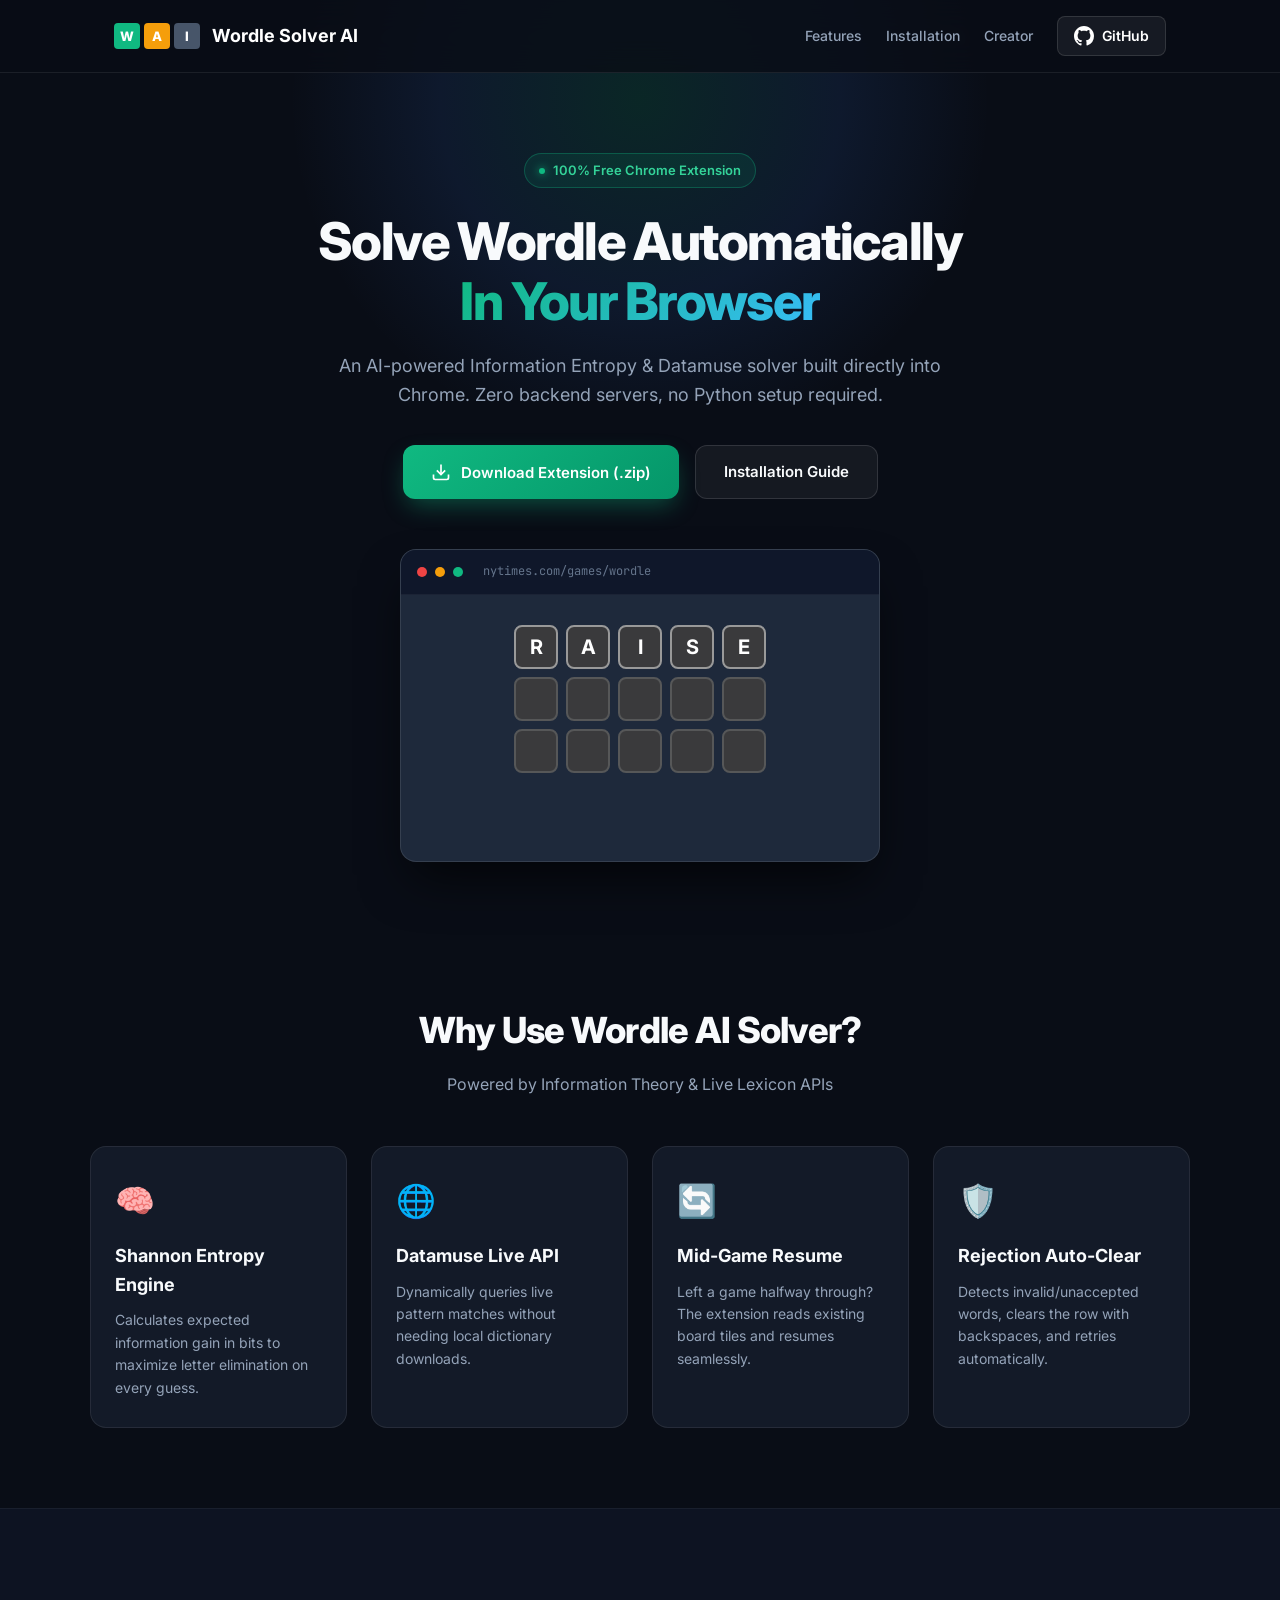
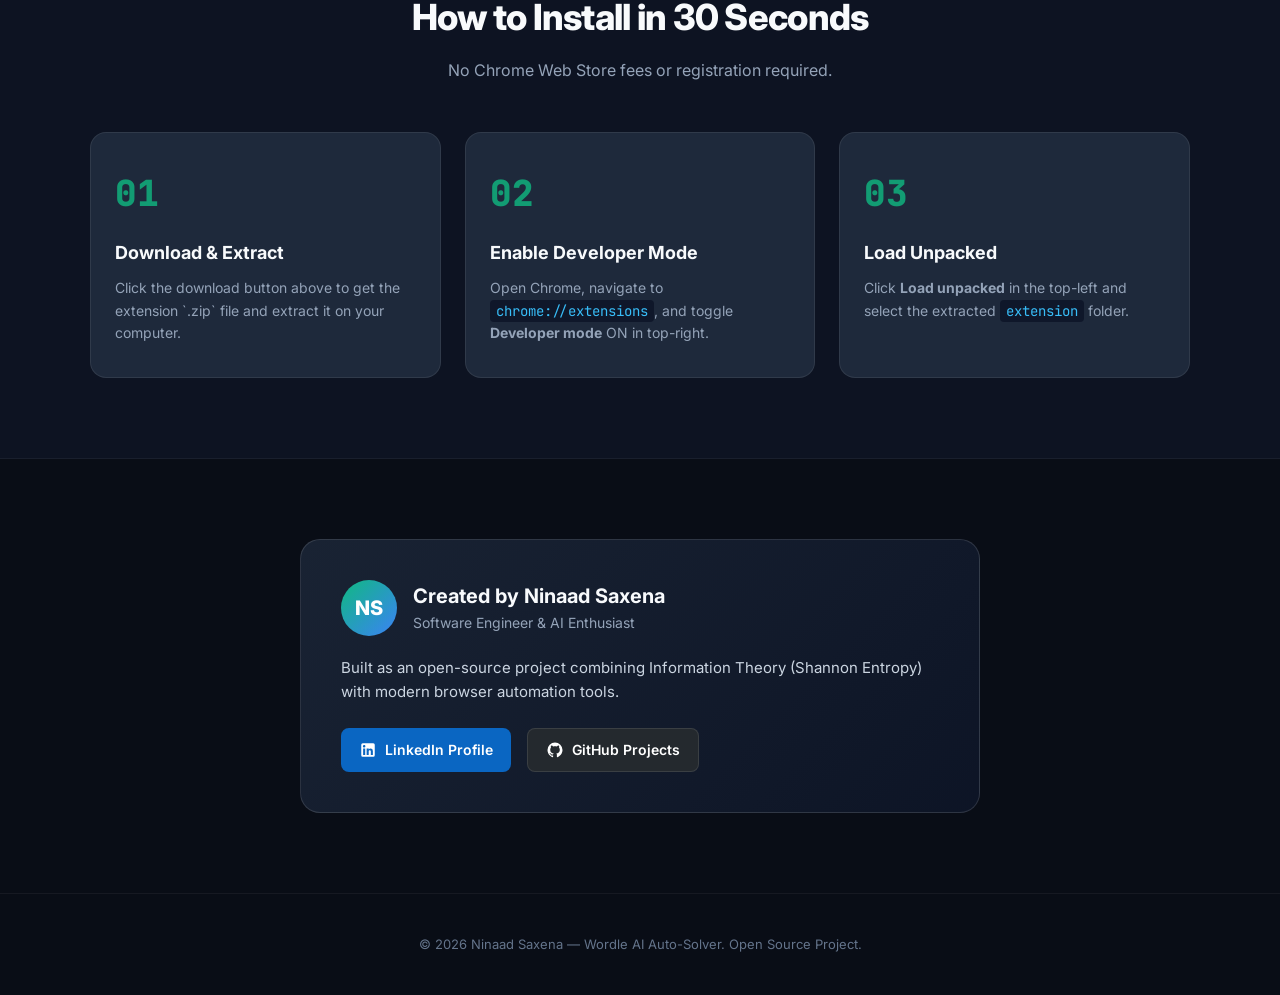
==== index.html @ 6ebecea4 "Changes" ====
<!DOCTYPE html>
<html lang="en">
<head>
  <meta charset="UTF-8">
  <meta name="viewport" content="width=device-width, initial-scale=1.0">
  <title>Wordle AI Auto-Solver — Free Chrome Extension</title>
  <link rel="stylesheet" href="style.css">
  <link rel="preconnect" href="https://fonts.googleapis.com">
  <link rel="preconnect" href="https://fonts.gstatic.com" crossorigin>
  <link href="https://fonts.googleapis.com/css2?family=Inter:wght@300;400;500;600;700;800&family=JetBrains+Mono:wght@400;600&display=swap" rel="stylesheet">
</head>
<body>
  <div class="bg-glow"></div>
  
  <!-- Navigation -->
  <nav class="navbar">
    <div class="nav-container">
      <div class="brand">
        <div class="brand-tiles">
          <span class="tile green">W</span>
          <span class="tile yellow">A</span>
          <span class="tile gray">I</span>
        </div>
        <span class="brand-name">Wordle Solver AI</span>
      </div>
      <div class="nav-links">
        <a href="#features">Features</a>
        <a href="#how-it-works">Installation</a>
        <a href="#about">Creator</a>
        <a href="https://github.com/ninaadsaxena" target="_blank" class="github-btn">
          <svg height="20" width="20" viewBox="0 0 16 16" fill="currentColor"><path d="M8 0C3.58 0 0 3.58 0 8c0 3.54 2.29 6.53 5.47 7.59.4.07.55-.17.55-.38 0-.19-.01-.82-.01-1.49-2.01.37-2.53-.49-2.69-.94-.09-.23-.48-.94-.82-1.13-.28-.15-.68-.52-.01-.53.63-.01 1.08.58 1.23.82.72 1.21 1.87.87 2.33.66.07-.52.28-.87.51-1.07-1.78-.2-3.64-.89-3.64-3.95 0-.87.31-1.59.82-2.15-.08-.2-.36-1.02.08-2.12 0 0 .67-.21 2.2.82.64-.18 1.32-.27 2-.27.68 0 1.36.09 2 .27 1.53-1.04 2.2-.82 2.2-.82.44 1.1.16 1.92.08 2.12.51.56.82 1.28.82 2.15 0 3.07-1.87 3.75-3.65 3.95.29.25.54.73.54 1.48 0 1.07-.01 1.93-.01 2.2 0 .21.15.46.55.38A8.013 8.013 0 0016 8c0-4.42-3.58-8-8-8z"/></svg>
          GitHub
        </a>
      </div>
    </div>
  </nav>

  <!-- Hero Section -->
  <section class="hero">
    <div class="hero-container">
      <div class="badge">
        <span class="badge-dot"></span>
        <span>100% Free Chrome Extension</span>
      </div>
      <h1 class="hero-title">Solve Wordle Automatically <br><span class="gradient-text">In Your Browser</span></h1>
      <p class="hero-description">
        An AI-powered Information Entropy & Datamuse solver built directly into Chrome. Zero backend servers, no Python setup required.
      </p>

      <div class="hero-actions">
        <button id="download-btn" class="cta-btn primary-cta">
          <svg width="20" height="20" viewBox="0 0 24 24" fill="none" stroke="currentColor" stroke-width="2"><path d="M21 15v4a2 2 0 0 1-2 2H5a2 2 0 0 1-2-2v-4"/><polyline points="7 10 12 15 17 10"/><line x1="12" y1="15" x2="12" y2="3"/></svg>
          Download Extension (.zip)
        </button>
        <a href="#how-it-works" class="cta-btn secondary-cta">Installation Guide</a>
      </div>

      <!-- Preview Mockup -->
      <div class="mockup-card">
        <div class="mockup-header">
          <span class="dot red"></span>
          <span class="dot yellow"></span>
          <span class="dot green"></span>
          <span class="mockup-url">nytimes.com/games/wordle</span>
        </div>
        <div class="mockup-body">
          <div class="wordle-board-demo" id="demo-board">
            <div class="demo-row" id="demo-row-0">
              <span class="demo-tile" id="t0-0"></span>
              <span class="demo-tile" id="t0-1"></span>
              <span class="demo-tile" id="t0-2"></span>
              <span class="demo-tile" id="t0-3"></span>
              <span class="demo-tile" id="t0-4"></span>
            </div>
            <div class="demo-row" id="demo-row-1">
              <span class="demo-tile" id="t1-0"></span>
              <span class="demo-tile" id="t1-1"></span>
              <span class="demo-tile" id="t1-2"></span>
              <span class="demo-tile" id="t1-3"></span>
              <span class="demo-tile" id="t1-4"></span>
            </div>
            <div class="demo-row" id="demo-row-2">
              <span class="demo-tile" id="t2-0"></span>
              <span class="demo-tile" id="t2-1"></span>
              <span class="demo-tile" id="t2-2"></span>
              <span class="demo-tile" id="t2-3"></span>
              <span class="demo-tile" id="t2-4"></span>
            </div>
          </div>
          <div class="solver-overlay-badge" id="demo-badge" style="opacity:0;transition:opacity 0.5s ease;">
            <span>✨ Solved in 3 guesses!</span>
          </div>
        </div>
      </div>
    </div>
  </section>

  <!-- Features Section -->
  <section id="features" class="section">
    <div class="section-container">
      <h2 class="section-title">Why Use Wordle AI Solver?</h2>
      <p class="section-subtitle">Powered by Information Theory & Live Lexicon APIs</p>

      <div class="features-grid">
        <div class="feature-card">
          <div class="feature-icon">🧠</div>
          <h3>Shannon Entropy Engine</h3>
          <p>Calculates expected information gain in bits to maximize letter elimination on every guess.</p>
        </div>

        <div class="feature-card">
          <div class="feature-icon">🌐</div>
          <h3>Datamuse Live API</h3>
          <p>Dynamically queries live pattern matches without needing local dictionary downloads.</p>
        </div>

        <div class="feature-card">
          <div class="feature-icon">🔄</div>
          <h3>Mid-Game Resume</h3>
          <p>Left a game halfway through? The extension reads existing board tiles and resumes seamlessly.</p>
        </div>

        <div class="feature-card">
          <div class="feature-icon">🛡️</div>
          <h3>Rejection Auto-Clear</h3>
          <p>Detects invalid/unaccepted words, clears the row with backspaces, and retries automatically.</p>
        </div>
      </div>
    </div>
  </section>

  <!-- 3-Step Setup Guide -->
  <section id="how-it-works" class="section alt-bg">
    <div class="section-container">
      <h2 class="section-title">How to Install in 30 Seconds</h2>
      <p class="section-subtitle">No Chrome Web Store fees or registration required.</p>

      <div class="steps-grid">
        <div class="step-card">
          <div class="step-number">01</div>
          <h3>Download & Extract</h3>
          <p>Click the download button above to get the extension `.zip` file and extract it on your computer.</p>
        </div>

        <div class="step-card">
          <div class="step-number">02</div>
          <h3>Enable Developer Mode</h3>
          <p>Open Chrome, navigate to <code>chrome://extensions</code>, and toggle <strong>Developer mode</strong> ON in top-right.</p>
        </div>

        <div class="step-card">
          <div class="step-number">03</div>
          <h3>Load Unpacked</h3>
          <p>Click <strong>Load unpacked</strong> in the top-left and select the extracted <code>extension</code> folder.</p>
        </div>
      </div>
    </div>
  </section>

  <!-- Creator Section -->
  <section id="about" class="section">
    <div class="section-container">
      <div class="creator-card">
        <div class="creator-header">
          <div class="creator-avatar">NS</div>
          <div class="creator-info">
            <h3>Created by Ninaad Saxena</h3>
            <p>Software Engineer & AI Enthusiast</p>
          </div>
        </div>
        <p class="creator-bio">
          Built as an open-source project combining Information Theory (Shannon Entropy) with modern browser automation tools.
        </p>
        <div class="creator-links">
          <a href="https://linkedin.com/in/ninaadsaxena" target="_blank" class="social-link linkedin">
            <svg width="18" height="18" viewBox="0 0 24 24" fill="currentColor"><path d="M19 3a2 2 0 0 1 2 2v14a2 2 0 0 1-2 2H5a2 2 0 0 1-2-2V5a2 2 0 0 1 2-2h14m-.5 15.5v-5.3a3.26 3.26 0 0 0-3.26-3.26c-.85 0-1.84.52-2.28 1.3v-1.11h-2.79v8.37h2.79v-4.93c0-.77.62-1.4 1.39-1.4a1.4 1.4 0 0 1 1.4 1.4v4.93h2.75M6.88 8.56a1.68 1.68 0 0 0 1.68-1.68c0-.93-.75-1.69-1.68-1.69a1.69 1.69 0 0 0-1.69 1.69c0 .93.76 1.68 1.69 1.68m1.39 9.94v-8.37H5.5v8.37h2.77z"/></svg>
            LinkedIn Profile
          </a>
          <a href="https://github.com/ninaadsaxena" target="_blank" class="social-link github">
            <svg width="18" height="18" viewBox="0 0 24 24" fill="currentColor"><path d="M12 2A10 10 0 0 0 2 12c0 4.42 2.87 8.17 6.84 9.5.5.08.66-.23.66-.5v-1.69c-2.77.6-3.36-1.34-3.36-1.34-.46-1.16-1.11-1.47-1.11-1.47-.91-.62.07-.6.07-.6 1 .07 1.53 1.03 1.53 1.03.87 1.52 2.34 1.07 2.91.83.1-.65.35-1.09.63-1.34-2.22-.25-4.55-1.11-4.55-4.92 0-1.11.38-2 1.03-2.71-.1-.25-.45-1.29.1-2.64 0 0 .84-.27 2.75 1.02.79-.22 1.65-.33 2.5-.33.85 0 1.71.11 2.5.33 1.91-1.29 2.75-1.02 2.75-1.02.55 1.35.2 2.39.1 2.64.65.71 1.03 1.6 1.03 2.71 0 3.82-2.34 4.66-4.57 4.91.36.31.69.92.69 1.85V21c0 .27.16.59.67.5C19.14 20.16 22 16.42 22 12A10 10 0 0 0 12 2z"/></svg>
            GitHub Projects
          </a>
        </div>
      </div>
    </div>
  </section>

  <!-- Footer -->
  <footer class="footer">
    <p>© 2026 Ninaad Saxena — Wordle AI Auto-Solver. Open Source Project.</p>
  </footer>

  <script src="script.js"></script>
</body>
</html>
---- style.css ----
* {
  box-sizing: border-box;
  margin: 0;
  padding: 0;
  font-family: 'Inter', system-ui, -apple-system, sans-serif;
  scroll-behavior: smooth;
}

body {
  background-color: #090d16;
  color: #f8fafc;
  line-height: 1.6;
  overflow-x: hidden;
  position: relative;
}

.bg-glow {
  position: absolute;
  top: -200px;
  left: 50%;
  transform: translateX(-50%);
  width: 800px;
  height: 600px;
  background: radial-gradient(circle, rgba(16, 185, 129, 0.15) 0%, rgba(59, 130, 246, 0.1) 40%, rgba(9, 13, 22, 0) 70%);
  pointer-events: none;
  z-index: 0;
}

/* Navbar */
.navbar {
  position: sticky;
  top: 0;
  z-index: 100;
  backdrop-filter: blur(16px);
  background: rgba(9, 13, 22, 0.8);
  border-bottom: 1px solid rgba(255, 255, 255, 0.08);
  padding: 16px 0;
}

.nav-container {
  max-width: 1100px;
  margin: 0 auto;
  padding: 0 24px;
  display: flex;
  justify-content: space-between;
  align-items: center;
}

.brand {
  display: flex;
  align-items: center;
  gap: 12px;
}

.brand-tiles {
  display: flex;
  gap: 4px;
}

.brand-name {
  font-weight: 700;
  font-size: 18px;
  color: #ffffff;
}

.tile {
  width: 26px;
  height: 26px;
  border-radius: 4px;
  display: flex;
  align-items: center;
  justify-content: center;
  font-weight: 800;
  font-size: 13px;
  color: #ffffff;
}

.tile.green { background: #10b981; }
.tile.yellow { background: #f59e0b; }
.tile.gray { background: #475569; }

.nav-links {
  display: flex;
  align-items: center;
  gap: 24px;
}

.nav-links a {
  color: #94a3b8;
  text-decoration: none;
  font-size: 14px;
  font-weight: 500;
  transition: color 0.2s ease;
}

.nav-links a:hover {
  color: #ffffff;
}

.github-btn {
  display: flex;
  align-items: center;
  gap: 8px;
  background: rgba(255, 255, 255, 0.06);
  border: 1px solid rgba(255, 255, 255, 0.12);
  padding: 8px 16px;
  border-radius: 8px;
  color: #ffffff !important;
  font-weight: 600 !important;
  transition: all 0.2s ease;
}

.github-btn:hover {
  background: rgba(255, 255, 255, 0.12);
  border-color: rgba(255, 255, 255, 0.2);
}

/* Hero Section */
.hero {
  padding: 80px 24px 60px;
  text-align: center;
  position: relative;
  z-index: 1;
}

.hero-container {
  max-width: 800px;
  margin: 0 auto;
}

.badge {
  display: inline-flex;
  align-items: center;
  gap: 8px;
  background: rgba(16, 185, 129, 0.1);
  border: 1px solid rgba(16, 185, 129, 0.3);
  padding: 6px 14px;
  border-radius: 30px;
  font-size: 13px;
  font-weight: 600;
  color: #34d399;
  margin-bottom: 24px;
}

.badge-dot {
  width: 6px;
  height: 6px;
  border-radius: 50%;
  background: #10b981;
  box-shadow: 0 0 8px #10b981;
}

.hero-title {
  font-size: 52px;
  font-weight: 800;
  line-height: 1.15;
  letter-spacing: -0.03em;
  margin-bottom: 20px;
}

.gradient-text {
  background: linear-gradient(135deg, #10b981 0%, #38bdf8 100%);
  -webkit-background-clip: text;
  -webkit-text-fill-color: transparent;
}

.hero-description {
  font-size: 18px;
  color: #94a3b8;
  max-width: 620px;
  margin: 0 auto 36px;
}

.hero-actions {
  display: flex;
  justify-content: center;
  gap: 16px;
  margin-bottom: 50px;
}

.cta-btn {
  display: inline-flex;
  align-items: center;
  gap: 10px;
  padding: 14px 28px;
  border-radius: 12px;
  font-size: 15px;
  font-weight: 600;
  text-decoration: none;
  cursor: pointer;
  transition: all 0.25s ease;
  border: none;
}

.primary-cta {
  background: linear-gradient(135deg, #10b981 0%, #059669 100%);
  color: #ffffff;
  box-shadow: 0 10px 25px -5px rgba(16, 185, 129, 0.4);
}

.primary-cta:hover {
  transform: translateY(-2px);
  box-shadow: 0 15px 30px -5px rgba(16, 185, 129, 0.5);
  background: linear-gradient(135deg, #34d399 0%, #059669 100%);
}

.secondary-cta {
  background: rgba(255, 255, 255, 0.05);
  border: 1px solid rgba(255, 255, 255, 0.12);
  color: #f8fafc;
}

.secondary-cta:hover {
  background: rgba(255, 255, 255, 0.1);
  border-color: rgba(255, 255, 255, 0.2);
}

/* Mockup Card */
.mockup-card {
  background: #1e293b;
  border: 1px solid rgba(255, 255, 255, 0.1);
  border-radius: 16px;
  overflow: hidden;
  box-shadow: 0 25px 50px -12px rgba(0, 0, 0, 0.7);
  max-width: 480px;
  margin: 0 auto;
}

.mockup-header {
  background: #0f172a;
  padding: 12px 16px;
  display: flex;
  align-items: center;
  gap: 8px;
  border-bottom: 1px solid rgba(255, 255, 255, 0.05);
}

.dot {
  width: 10px;
  height: 10px;
  border-radius: 50%;
}
.dot.red { background: #ef4444; }
.dot.yellow { background: #f59e0b; }
.dot.green { background: #10b981; }

.mockup-url {
  font-family: 'JetBrains Mono', monospace;
  font-size: 12px;
  color: #64748b;
  margin-left: 12px;
}

.mockup-body {
  padding: 30px 20px;
  display: flex;
  flex-direction: column;
  align-items: center;
  gap: 20px;
}

.wordle-board-demo {
  display: flex;
  flex-direction: column;
  gap: 8px;
}

.demo-row {
  display: flex;
  gap: 8px;
}

.demo-tile {
  width: 44px;
  height: 44px;
  border-radius: 8px;
  display: flex;
  align-items: center;
  justify-content: center;
  font-weight: 700;
  font-size: 20px;
  color: #ffffff;
  background: #3a3a3c;
  border: 2px solid #565758;
  transform-style: preserve-3d;
  transition: background 0s;
  position: relative;
}

/* Letter pop-in: tile scales up briefly when a letter is typed */
@keyframes tile-pop {
  0%   { transform: scale(1); }
  40%  { transform: scale(1.12); }
  100% { transform: scale(1); }
}

/* Tile flip: front half (tile rotates away) */
@keyframes flip-down {
  0%   { transform: rotateX(0deg); }
  100% { transform: rotateX(-90deg); }
}

/* Tile flip: back half (tile rotates in with new color) */
@keyframes flip-up {
  0%   { transform: rotateX(90deg); }
  100% { transform: rotateX(0deg); }
}

/* Bounce animation shown after solving */
@keyframes tile-bounce {
  0%   { transform: translateY(0); }
  40%  { transform: translateY(-14px); }
  60%  { transform: translateY(-7px); }
  80%  { transform: translateY(-4px); }
  100% { transform: translateY(0); }
}

.demo-tile.pop {
  animation: tile-pop 0.1s ease;
}

.demo-tile.flip-out {
  animation: flip-down 0.25s ease-in forwards;
}

.demo-tile.flip-in {
  animation: flip-up 0.25s ease-out forwards;
}

.demo-tile.bounce {
  animation: tile-bounce 0.4s ease;
}

/* Colored states — applied after flip */
.demo-tile.green { background: #538d4e; border-color: #538d4e; }
.demo-tile.yellow { background: #b59f3b; border-color: #b59f3b; }
.demo-tile.gray  { background: #3a3a3c; border-color: #3a3a3c; }

.solver-overlay-badge {
  background: rgba(16, 185, 129, 0.15);
  border: 1px solid #10b981;
  padding: 8px 18px;
  border-radius: 20px;
  font-size: 13px;
  font-weight: 600;
  color: #34d399;
}

/* Sections */
.section {
  padding: 80px 24px;
  position: relative;
}

.alt-bg {
  background: #0d1322;
  border-top: 1px solid rgba(255, 255, 255, 0.05);
  border-bottom: 1px solid rgba(255, 255, 255, 0.05);
}

.section-container {
  max-width: 1100px;
  margin: 0 auto;
}

.section-title {
  font-size: 36px;
  font-weight: 800;
  text-align: center;
  letter-spacing: -0.02em;
  margin-bottom: 12px;
}

.section-subtitle {
  font-size: 16px;
  color: #94a3b8;
  text-align: center;
  margin-bottom: 48px;
}

/* Features Grid */
.features-grid {
  display: grid;
  grid-template-columns: repeat(auto-fit, minmax(240px, 1fr));
  gap: 24px;
}

.feature-card {
  background: rgba(30, 41, 59, 0.5);
  border: 1px solid rgba(255, 255, 255, 0.08);
  border-radius: 16px;
  padding: 28px 24px;
  transition: all 0.3s ease;
}

.feature-card:hover {
  transform: translateY(-4px);
  border-color: rgba(16, 185, 129, 0.3);
  background: rgba(30, 41, 59, 0.8);
}

.feature-icon {
  font-size: 32px;
  margin-bottom: 16px;
}

.feature-card h3 {
  font-size: 18px;
  font-weight: 700;
  margin-bottom: 10px;
}

.feature-card p {
  font-size: 14px;
  color: #94a3b8;
}

/* Steps Grid */
.steps-grid {
  display: grid;
  grid-template-columns: repeat(auto-fit, minmax(280px, 1fr));
  gap: 24px;
}

.step-card {
  background: #1e293b;
  border: 1px solid rgba(255, 255, 255, 0.08);
  border-radius: 16px;
  padding: 32px 24px;
  position: relative;
}

.step-number {
  font-family: 'JetBrains Mono', monospace;
  font-size: 36px;
  font-weight: 800;
  color: #10b981;
  margin-bottom: 16px;
  opacity: 0.8;
}

.step-card h3 {
  font-size: 18px;
  font-weight: 700;
  margin-bottom: 10px;
}

.step-card p {
  font-size: 14px;
  color: #94a3b8;
}

.step-card code {
  background: #0f172a;
  padding: 2px 6px;
  border-radius: 4px;
  color: #38bdf8;
  font-family: 'JetBrains Mono', monospace;
}

/* Creator Card */
.creator-card {
  background: linear-gradient(135deg, rgba(30, 41, 59, 0.8) 0%, rgba(15, 23, 42, 0.8) 100%);
  border: 1px solid rgba(255, 255, 255, 0.12);
  border-radius: 20px;
  padding: 40px;
  max-width: 680px;
  margin: 0 auto;
}

.creator-header {
  display: flex;
  align-items: center;
  gap: 16px;
  margin-bottom: 20px;
}

.creator-avatar {
  width: 56px;
  height: 56px;
  border-radius: 50%;
  background: linear-gradient(135deg, #10b981 0%, #3b82f6 100%);
  display: flex;
  align-items: center;
  justify-content: center;
  font-weight: 800;
  font-size: 20px;
  color: #ffffff;
}

.creator-info h3 {
  font-size: 20px;
  font-weight: 700;
}

.creator-info p {
  font-size: 14px;
  color: #94a3b8;
}

.creator-bio {
  font-size: 15px;
  color: #cbd5e1;
  margin-bottom: 24px;
}

.creator-links {
  display: flex;
  gap: 16px;
  flex-wrap: wrap;
}

.social-link {
  display: inline-flex;
  align-items: center;
  gap: 8px;
  padding: 10px 18px;
  border-radius: 8px;
  font-size: 14px;
  font-weight: 600;
  text-decoration: none;
  transition: all 0.2s ease;
}

.social-link.linkedin {
  background: #0a66c2;
  color: #ffffff;
}

.social-link.linkedin:hover {
  background: #004182;
}

.social-link.github {
  background: #24292e;
  color: #ffffff;
  border: 1px solid rgba(255, 255, 255, 0.1);
}

.social-link.github:hover {
  background: #1b1f23;
}

/* Footer */
.footer {
  text-align: center;
  padding: 40px 24px;
  border-top: 1px solid rgba(255, 255, 255, 0.05);
  font-size: 13px;
  color: #64748b;
}

/* Responsive */
@media (max-width: 768px) {
  .hero-title { font-size: 36px; }
  .hero-description { font-size: 16px; }
  .hero-actions { flex-direction: column; }
  .nav-links { display: none; }
}
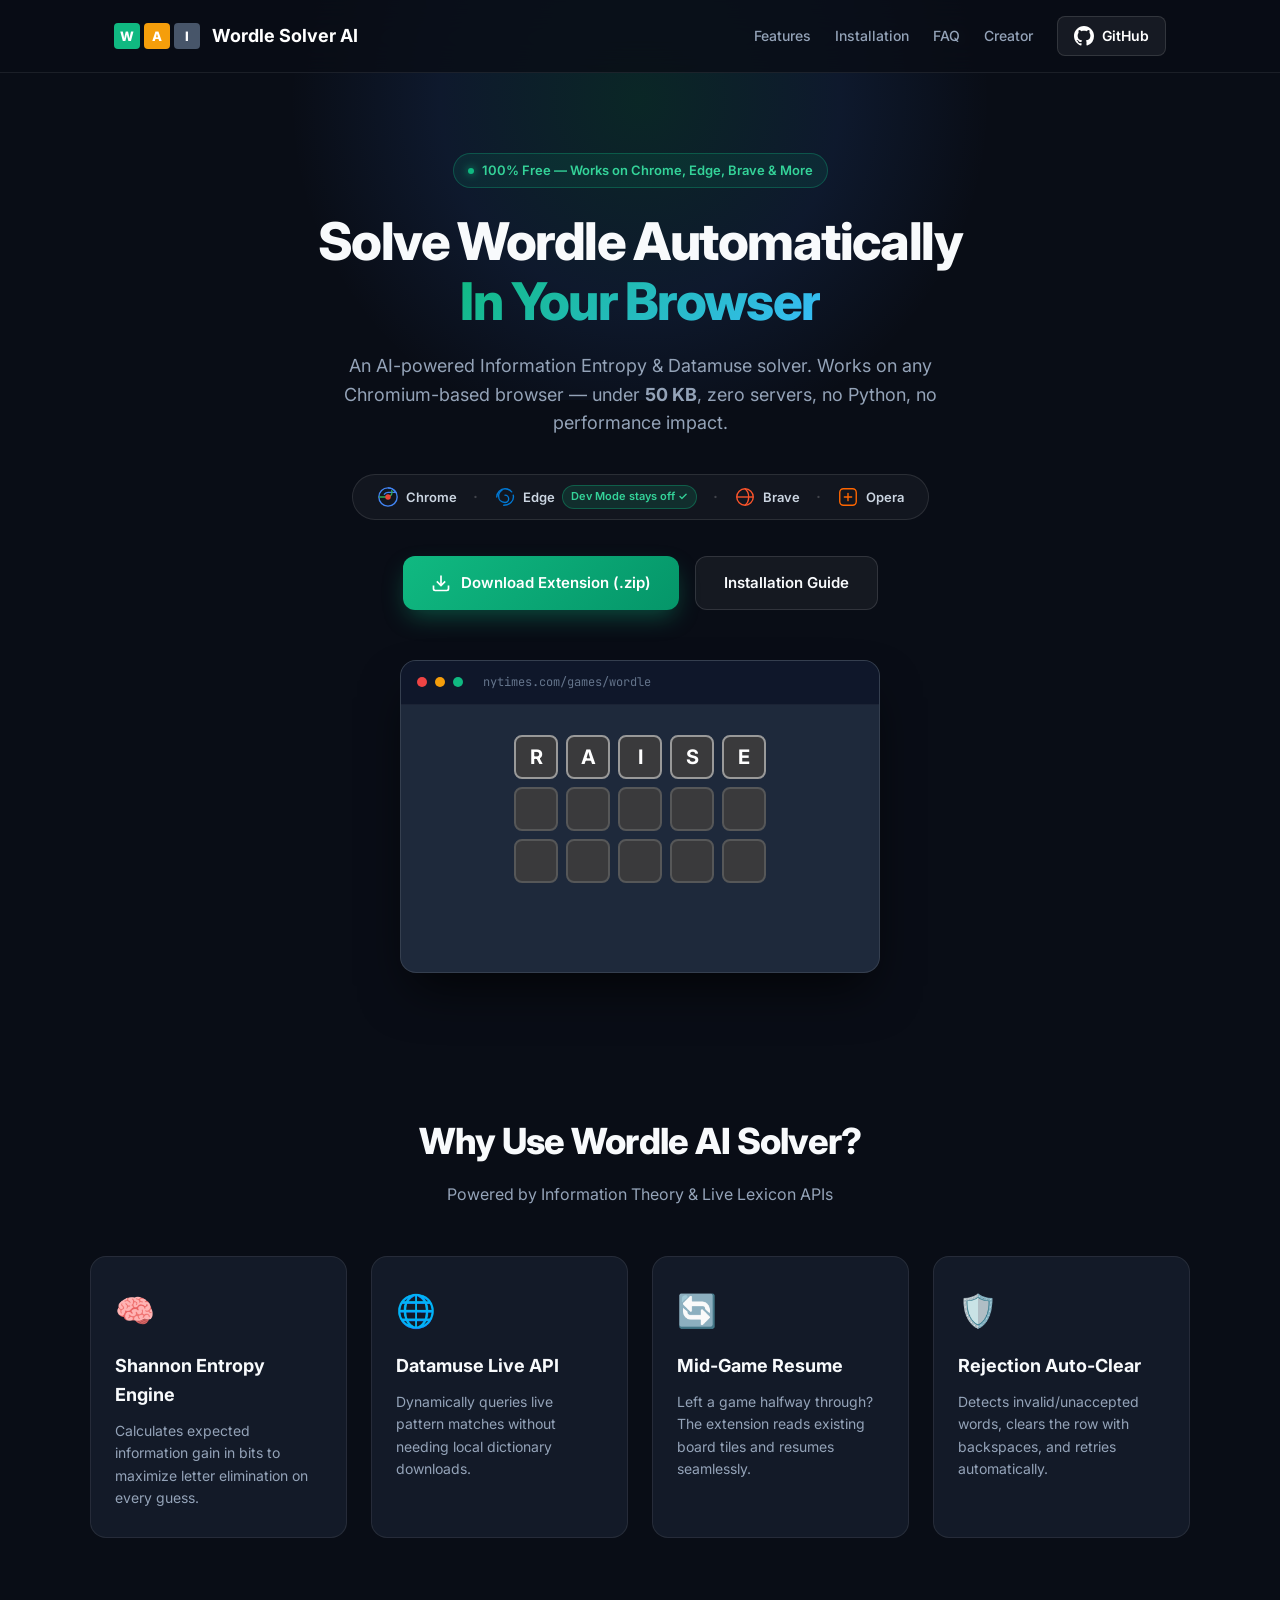
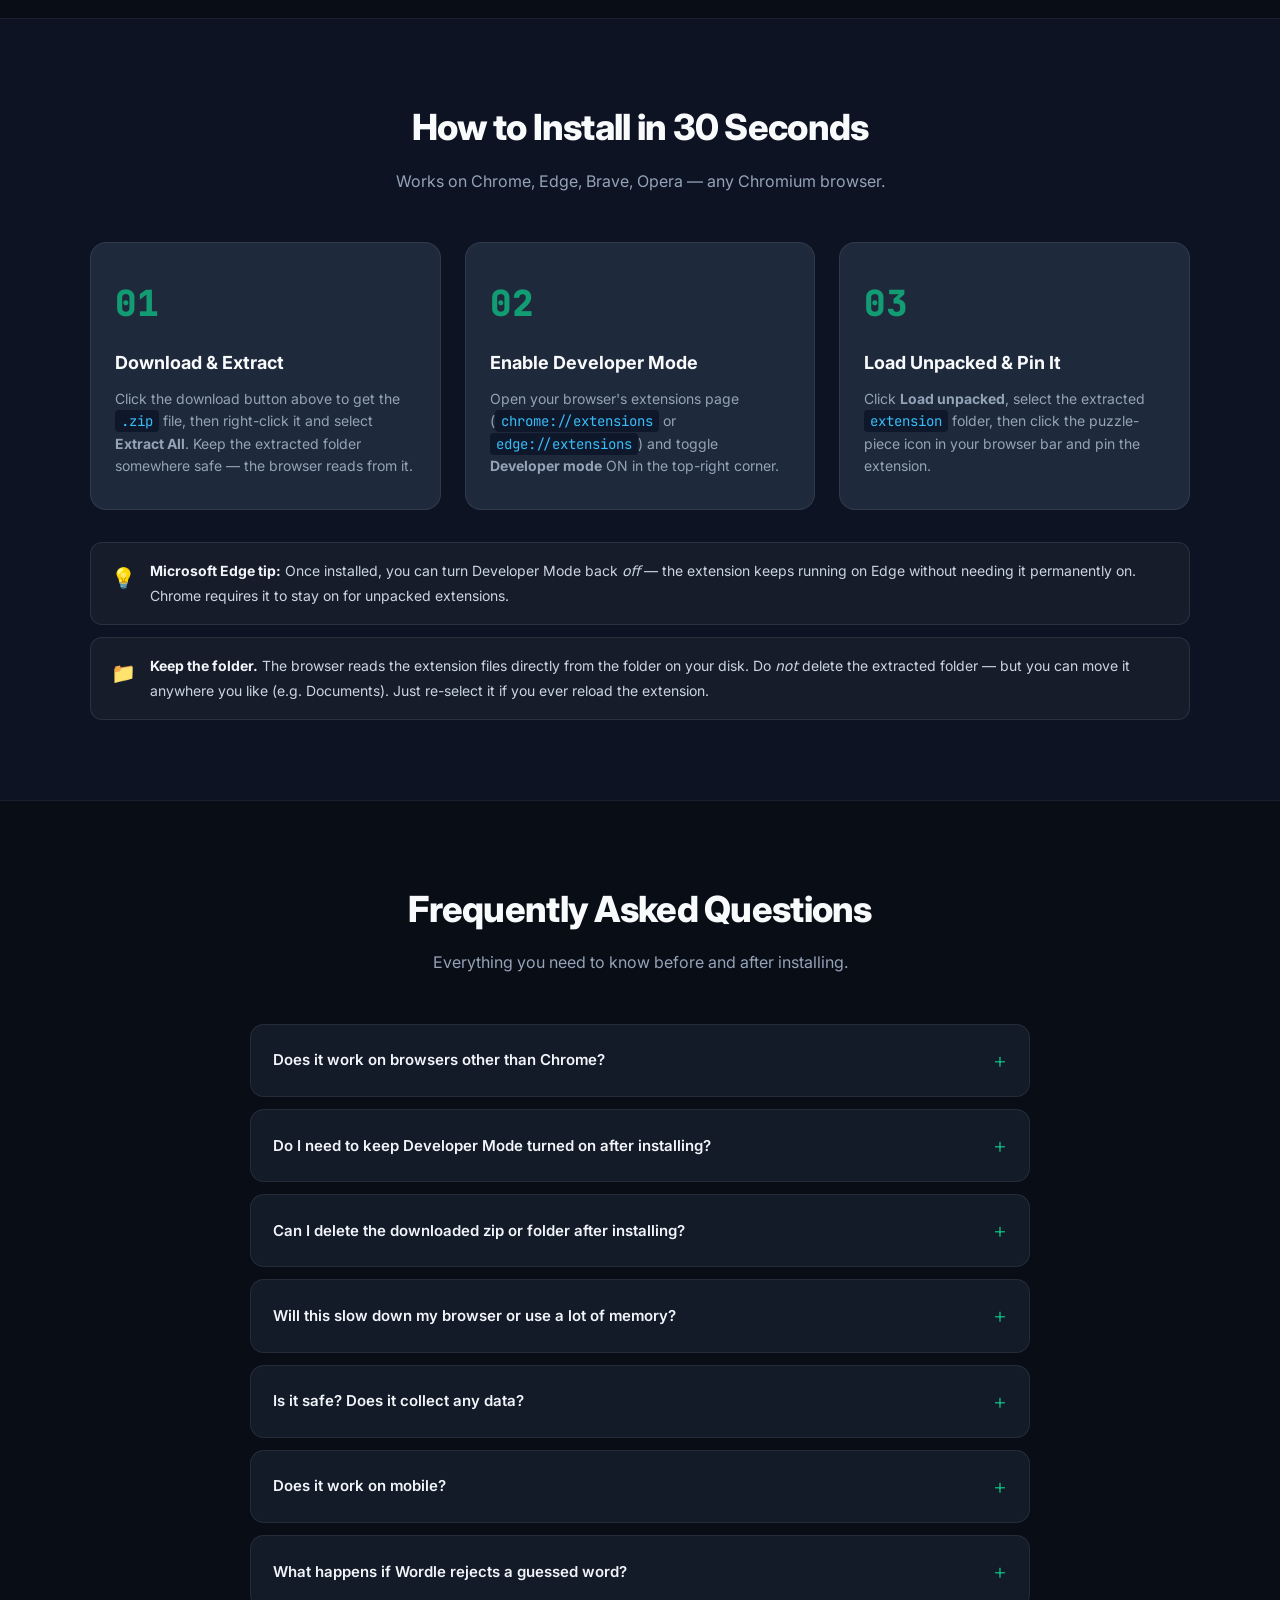
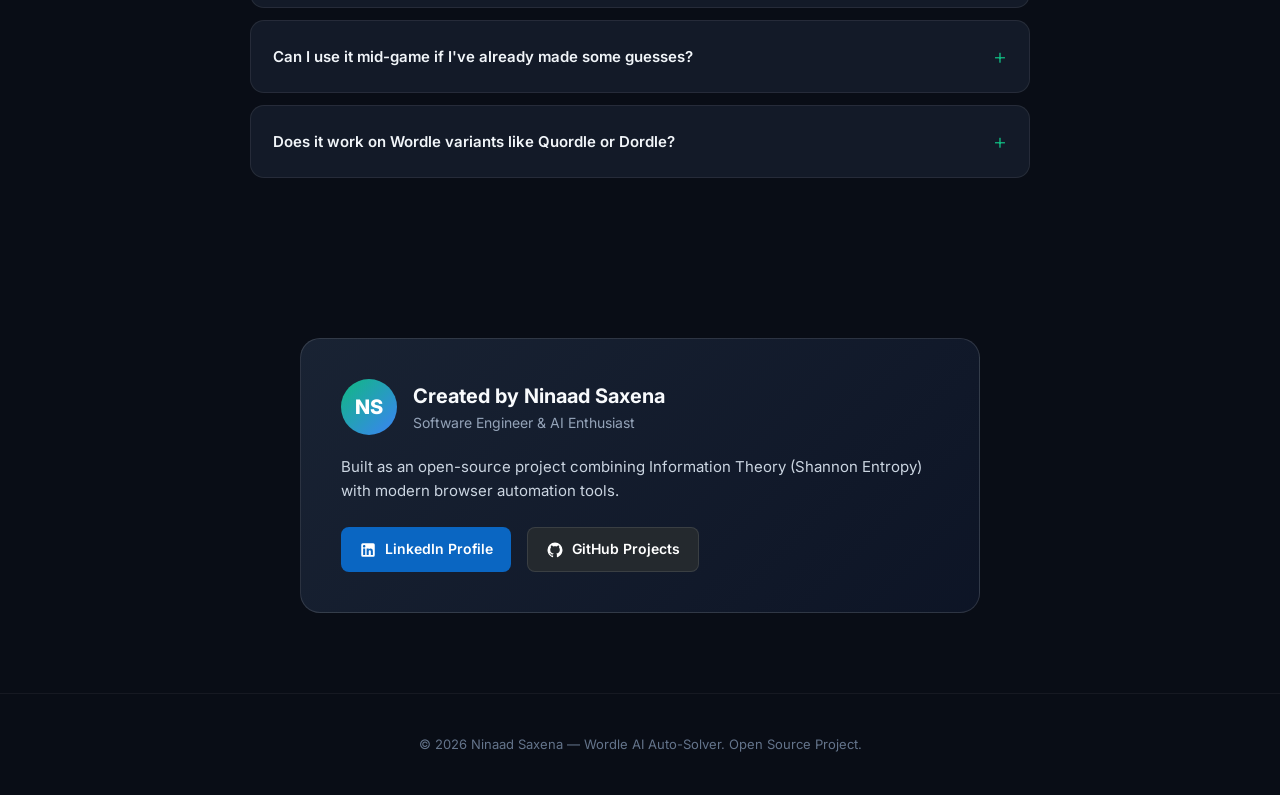
==== commit c5d75b63: "Changes" ====
--- a/index.html
+++ b/index.html
@@ -3,7 +3,7 @@
 <head>
   <meta charset="UTF-8">
   <meta name="viewport" content="width=device-width, initial-scale=1.0">
-  <title>Wordle AI Auto-Solver — Free Chrome Extension</title>
+  <title>Wordle AI Auto-Solver — Free Browser Extension for Chrome, Edge & More</title>
   <link rel="stylesheet" href="style.css">
   <link rel="preconnect" href="https://fonts.googleapis.com">
   <link rel="preconnect" href="https://fonts.gstatic.com" crossorigin>
@@ -26,6 +26,7 @@
       <div class="nav-links">
         <a href="#features">Features</a>
         <a href="#how-it-works">Installation</a>
+        <a href="#faq">FAQ</a>
         <a href="#about">Creator</a>
         <a href="https://github.com/ninaadsaxena" target="_blank" class="github-btn">
           <svg height="20" width="20" viewBox="0 0 16 16" fill="currentColor"><path d="M8 0C3.58 0 0 3.58 0 8c0 3.54 2.29 6.53 5.47 7.59.4.07.55-.17.55-.38 0-.19-.01-.82-.01-1.49-2.01.37-2.53-.49-2.69-.94-.09-.23-.48-.94-.82-1.13-.28-.15-.68-.52-.01-.53.63-.01 1.08.58 1.23.82.72 1.21 1.87.87 2.33.66.07-.52.28-.87.51-1.07-1.78-.2-3.64-.89-3.64-3.95 0-.87.31-1.59.82-2.15-.08-.2-.36-1.02.08-2.12 0 0 .67-.21 2.2.82.64-.18 1.32-.27 2-.27.68 0 1.36.09 2 .27 1.53-1.04 2.2-.82 2.2-.82.44 1.1.16 1.92.08 2.12.51.56.82 1.28.82 2.15 0 3.07-1.87 3.75-3.65 3.95.29.25.54.73.54 1.48 0 1.07-.01 1.93-.01 2.2 0 .21.15.46.55.38A8.013 8.013 0 0016 8c0-4.42-3.58-8-8-8z"/></svg>
@@ -40,12 +41,36 @@
     <div class="hero-container">
       <div class="badge">
         <span class="badge-dot"></span>
-        <span>100% Free Chrome Extension</span>
+        <span>100% Free — Works on Chrome, Edge, Brave & More</span>
       </div>
       <h1 class="hero-title">Solve Wordle Automatically <br><span class="gradient-text">In Your Browser</span></h1>
       <p class="hero-description">
-        An AI-powered Information Entropy & Datamuse solver built directly into Chrome. Zero backend servers, no Python setup required.
+        An AI-powered Information Entropy & Datamuse solver. Works on any Chromium-based browser — under <strong>50 KB</strong>, zero servers, no Python, no performance impact.
       </p>
+
+      <!-- Browser Compatibility Strip -->
+      <div class="browser-strip">
+        <div class="browser-item">
+          <svg width="22" height="22" viewBox="0 0 24 24" fill="none"><circle cx="12" cy="12" r="10" stroke="#4285F4" stroke-width="1.5"/><path d="M12 2a10 10 0 0 1 8.66 5H12a5 5 0 0 0-4.33 2.5" stroke="#4285F4" stroke-width="1.5"/><path d="M2.05 12h9.45a5 5 0 0 0 4.33-7.5" stroke="#34A853" stroke-width="1.5"/><circle cx="12" cy="12" r="3" fill="#EA4335"/></svg>
+          <span>Chrome</span>
+        </div>
+        <div class="browser-sep">·</div>
+        <div class="browser-item">
+          <svg width="22" height="22" viewBox="0 0 24 24" fill="none"><path d="M3 12C3 7.03 7.03 3 12 3c2.93 0 5.55 1.33 7.3 3.4" stroke="#0078D4" stroke-width="1.5" stroke-linecap="round"/><path d="M21 10c.6 2.8-.2 5.9-2.5 8C16.2 20.2 13.3 21 10.6 21" stroke="#0078D4" stroke-width="1.5" stroke-linecap="round"/><path d="M12 10c2.2 0 4 1.8 4 4s-1.8 4-4 4c-4.4 0-7-3.2-7-7 0-2.8 1.5-5.2 3.8-6.5" stroke="#0078D4" stroke-width="1.5" stroke-linecap="round"/></svg>
+          <span>Edge</span>
+          <span class="browser-tag">Dev Mode stays off ✓</span>
+        </div>
+        <div class="browser-sep">·</div>
+        <div class="browser-item">
+          <svg width="22" height="22" viewBox="0 0 24 24" fill="none"><circle cx="12" cy="12" r="9" stroke="#FB542B" stroke-width="1.5"/><path d="M12 3c0 0 4 3 4 9s-4 9-4 9" stroke="#FB542B" stroke-width="1.5"/><path d="M3 12h18" stroke="#FB542B" stroke-width="1.5"/></svg>
+          <span>Brave</span>
+        </div>
+        <div class="browser-sep">·</div>
+        <div class="browser-item">
+          <svg width="22" height="22" viewBox="0 0 24 24" fill="none"><rect x="3" y="3" width="18" height="18" rx="4" stroke="#FF6600" stroke-width="1.5"/><path d="M8 12h8M12 8v8" stroke="#FF6600" stroke-width="1.5" stroke-linecap="round"/></svg>
+          <span>Opera</span>
+        </div>
+      </div>
 
       <div class="hero-actions">
         <button id="download-btn" class="cta-btn primary-cta">
@@ -133,26 +158,117 @@
   <section id="how-it-works" class="section alt-bg">
     <div class="section-container">
       <h2 class="section-title">How to Install in 30 Seconds</h2>
-      <p class="section-subtitle">No Chrome Web Store fees or registration required.</p>
+      <p class="section-subtitle">Works on Chrome, Edge, Brave, Opera — any Chromium browser.</p>
 
       <div class="steps-grid">
         <div class="step-card">
           <div class="step-number">01</div>
           <h3>Download & Extract</h3>
-          <p>Click the download button above to get the extension `.zip` file and extract it on your computer.</p>
+          <p>Click the download button above to get the <code>.zip</code> file, then right-click it and select <strong>Extract All</strong>. Keep the extracted folder somewhere safe — the browser reads from it.</p>
         </div>
 
         <div class="step-card">
           <div class="step-number">02</div>
           <h3>Enable Developer Mode</h3>
-          <p>Open Chrome, navigate to <code>chrome://extensions</code>, and toggle <strong>Developer mode</strong> ON in top-right.</p>
+          <p>Open your browser's extensions page (<code>chrome://extensions</code> or <code>edge://extensions</code>) and toggle <strong>Developer mode</strong> ON in the top-right corner.</p>
         </div>
 
         <div class="step-card">
           <div class="step-number">03</div>
-          <h3>Load Unpacked</h3>
-          <p>Click <strong>Load unpacked</strong> in the top-left and select the extracted <code>extension</code> folder.</p>
-        </div>
+          <h3>Load Unpacked & Pin It</h3>
+          <p>Click <strong>Load unpacked</strong>, select the extracted <code>extension</code> folder, then click the puzzle-piece icon in your browser bar and pin the extension.</p>
+        </div>
+      </div>
+
+      <!-- Browser tip callout -->
+      <div class="install-tip">
+        <div class="tip-icon">💡</div>
+        <div class="tip-body">
+          <strong>Microsoft Edge tip:</strong> Once installed, you can turn Developer Mode back <em>off</em> — the extension keeps running on Edge without needing it permanently on. Chrome requires it to stay on for unpacked extensions.
+        </div>
+      </div>
+
+      <div class="install-tip" style="margin-top:12px;">
+        <div class="tip-icon">📁</div>
+        <div class="tip-body">
+          <strong>Keep the folder.</strong> The browser reads the extension files directly from the folder on your disk. Do <em>not</em> delete the extracted folder — but you can move it anywhere you like (e.g. Documents). Just re-select it if you ever reload the extension.
+        </div>
+      </div>
+    </div>
+  </section>
+
+  <!-- FAQ Section -->
+  <section id="faq" class="section">
+    <div class="section-container">
+      <h2 class="section-title">Frequently Asked Questions</h2>
+      <p class="section-subtitle">Everything you need to know before and after installing.</p>
+
+      <div class="faq-list">
+
+        <details class="faq-item">
+          <summary class="faq-question">Does it work on browsers other than Chrome?</summary>
+          <div class="faq-answer">
+            Yes! The extension works on any Chromium-based browser — <strong>Google Chrome, Microsoft Edge, Brave, Opera, Vivaldi</strong>, and others. The setup steps are nearly identical: go to your browser's extension page, enable Developer Mode, click Load Unpacked, and select the folder.
+          </div>
+        </details>
+
+        <details class="faq-item">
+          <summary class="faq-question">Do I need to keep Developer Mode turned on after installing?</summary>
+          <div class="faq-answer">
+            <strong>Chrome:</strong> Yes — Chrome disables unpacked extensions when Developer Mode is off. You only need to interact with it once during setup; after that, just leave it on in the background (it has no effect on day-to-day browsing).<br><br>
+            <strong>Microsoft Edge:</strong> Once installed, you can turn Developer Mode off and the extension continues to run normally. Edge is more permissive with locally loaded extensions.
+          </div>
+        </details>
+
+        <details class="faq-item">
+          <summary class="faq-question">Can I delete the downloaded zip or folder after installing?</summary>
+          <div class="faq-answer">
+            You can delete the original <code>.zip</code> file after extracting — you no longer need it. However, <strong>do not delete the extracted folder</strong>. Browsers load extension files directly from that folder on your disk. If the folder is moved or deleted, the extension will stop working. You can move it to a permanent location like your Documents or Desktop.
+          </div>
+        </details>
+
+        <details class="faq-item">
+          <summary class="faq-question">Will this slow down my browser or use a lot of memory?</summary>
+          <div class="faq-answer">
+            Not at all. The entire extension is <strong>under 50 KB</strong> — smaller than a single webpage image. It only activates when you click the extension button on the NYT Wordle page. It has zero impact on your browser's speed, startup time, or memory usage.
+          </div>
+        </details>
+
+        <details class="faq-item">
+          <summary class="faq-question">Is it safe? Does it collect any data?</summary>
+          <div class="faq-answer">
+            100% safe. The extension is fully <strong>open source</strong> — you can read every line of code on GitHub. It does not collect, store, or transmit any personal data. The only external request it makes is to the public Datamuse API to look up valid English words.
+          </div>
+        </details>
+
+        <details class="faq-item">
+          <summary class="faq-question">Does it work on mobile?</summary>
+          <div class="faq-answer">
+            Browser extensions are a desktop-only feature — Chrome and Edge on Android and iOS do not support extensions. The solver only works on the desktop versions of supported browsers.
+          </div>
+        </details>
+
+        <details class="faq-item">
+          <summary class="faq-question">What happens if Wordle rejects a guessed word?</summary>
+          <div class="faq-answer">
+            The solver detects when Wordle shakes a row (indicating the word isn't in its dictionary), automatically clears the row with Backspace presses, marks that word as invalid, and picks the next best candidate from remaining candidates.
+          </div>
+        </details>
+
+        <details class="faq-item">
+          <summary class="faq-question">Can I use it mid-game if I've already made some guesses?</summary>
+          <div class="faq-answer">
+            Yes! The extension reads the existing tile colours on the board when it starts. If you've already made 1 or 2 guesses, it will pick up from where you left off and continue solving from that point.
+          </div>
+        </details>
+
+        <details class="faq-item">
+          <summary class="faq-question">Does it work on Wordle variants like Quordle or Dordle?</summary>
+          <div class="faq-answer">
+            Currently the extension is designed specifically for the official <strong>NYT Wordle</strong> (nytimes.com). Other variants use different page structures and are not supported at this time.
+          </div>
+        </details>
+
       </div>
     </div>
   </section>
--- a/style.css
+++ b/style.css
@@ -557,3 +557,139 @@
   .hero-actions { flex-direction: column; }
   .nav-links { display: none; }
 }
+
+/* ── Browser Compatibility Strip ───────────────────────────────────────────── */
+.browser-strip {
+  display: inline-flex;
+  align-items: center;
+  gap: 16px;
+  background: rgba(255,255,255,0.04);
+  border: 1px solid rgba(255,255,255,0.1);
+  border-radius: 40px;
+  padding: 10px 24px;
+  margin-bottom: 36px;
+  flex-wrap: wrap;
+  justify-content: center;
+}
+
+.browser-item {
+  display: flex;
+  align-items: center;
+  gap: 7px;
+  font-size: 13px;
+  font-weight: 600;
+  color: #cbd5e1;
+}
+
+.browser-tag {
+  background: rgba(16,185,129,0.15);
+  border: 1px solid rgba(16,185,129,0.35);
+  color: #34d399;
+  font-size: 11px;
+  font-weight: 600;
+  padding: 2px 8px;
+  border-radius: 20px;
+}
+
+.browser-sep {
+  color: rgba(255,255,255,0.2);
+  font-size: 18px;
+  line-height: 1;
+}
+
+/* ── Install Tip Callouts ───────────────────────────────────────────────────── */
+.install-tip {
+  display: flex;
+  align-items: flex-start;
+  gap: 14px;
+  background: rgba(255,255,255,0.04);
+  border: 1px solid rgba(255,255,255,0.09);
+  border-radius: 12px;
+  padding: 16px 20px;
+  margin-top: 32px;
+  font-size: 14px;
+  color: #cbd5e1;
+  line-height: 1.7;
+}
+
+.tip-icon {
+  font-size: 20px;
+  flex-shrink: 0;
+  margin-top: 2px;
+}
+
+.tip-body strong {
+  color: #f1f5f9;
+}
+
+/* ── FAQ Accordion ──────────────────────────────────────────────────────────── */
+.faq-list {
+  max-width: 780px;
+  margin: 0 auto;
+  display: flex;
+  flex-direction: column;
+  gap: 12px;
+}
+
+.faq-item {
+  background: rgba(30,41,59,0.5);
+  border: 1px solid rgba(255,255,255,0.08);
+  border-radius: 14px;
+  overflow: hidden;
+  transition: border-color 0.25s ease;
+}
+
+.faq-item[open] {
+  border-color: rgba(16,185,129,0.3);
+}
+
+.faq-question {
+  list-style: none;
+  display: flex;
+  justify-content: space-between;
+  align-items: center;
+  padding: 18px 22px;
+  font-size: 15px;
+  font-weight: 600;
+  color: #f1f5f9;
+  cursor: pointer;
+  user-select: none;
+  gap: 12px;
+}
+
+.faq-question::-webkit-details-marker { display: none; }
+
+.faq-question::after {
+  content: '+';
+  font-size: 22px;
+  font-weight: 300;
+  color: #10b981;
+  flex-shrink: 0;
+  transition: transform 0.25s ease;
+}
+
+.faq-item[open] .faq-question::after {
+  transform: rotate(45deg);
+}
+
+.faq-answer {
+  padding: 0 22px 18px;
+  font-size: 14px;
+  color: #94a3b8;
+  line-height: 1.75;
+  border-top: 1px solid rgba(255,255,255,0.06);
+  padding-top: 14px;
+}
+
+.faq-answer code {
+  background: #0f172a;
+  padding: 2px 6px;
+  border-radius: 4px;
+  color: #38bdf8;
+  font-family: 'JetBrains Mono', monospace;
+  font-size: 13px;
+}
+
+.faq-answer strong {
+  color: #e2e8f0;
+}
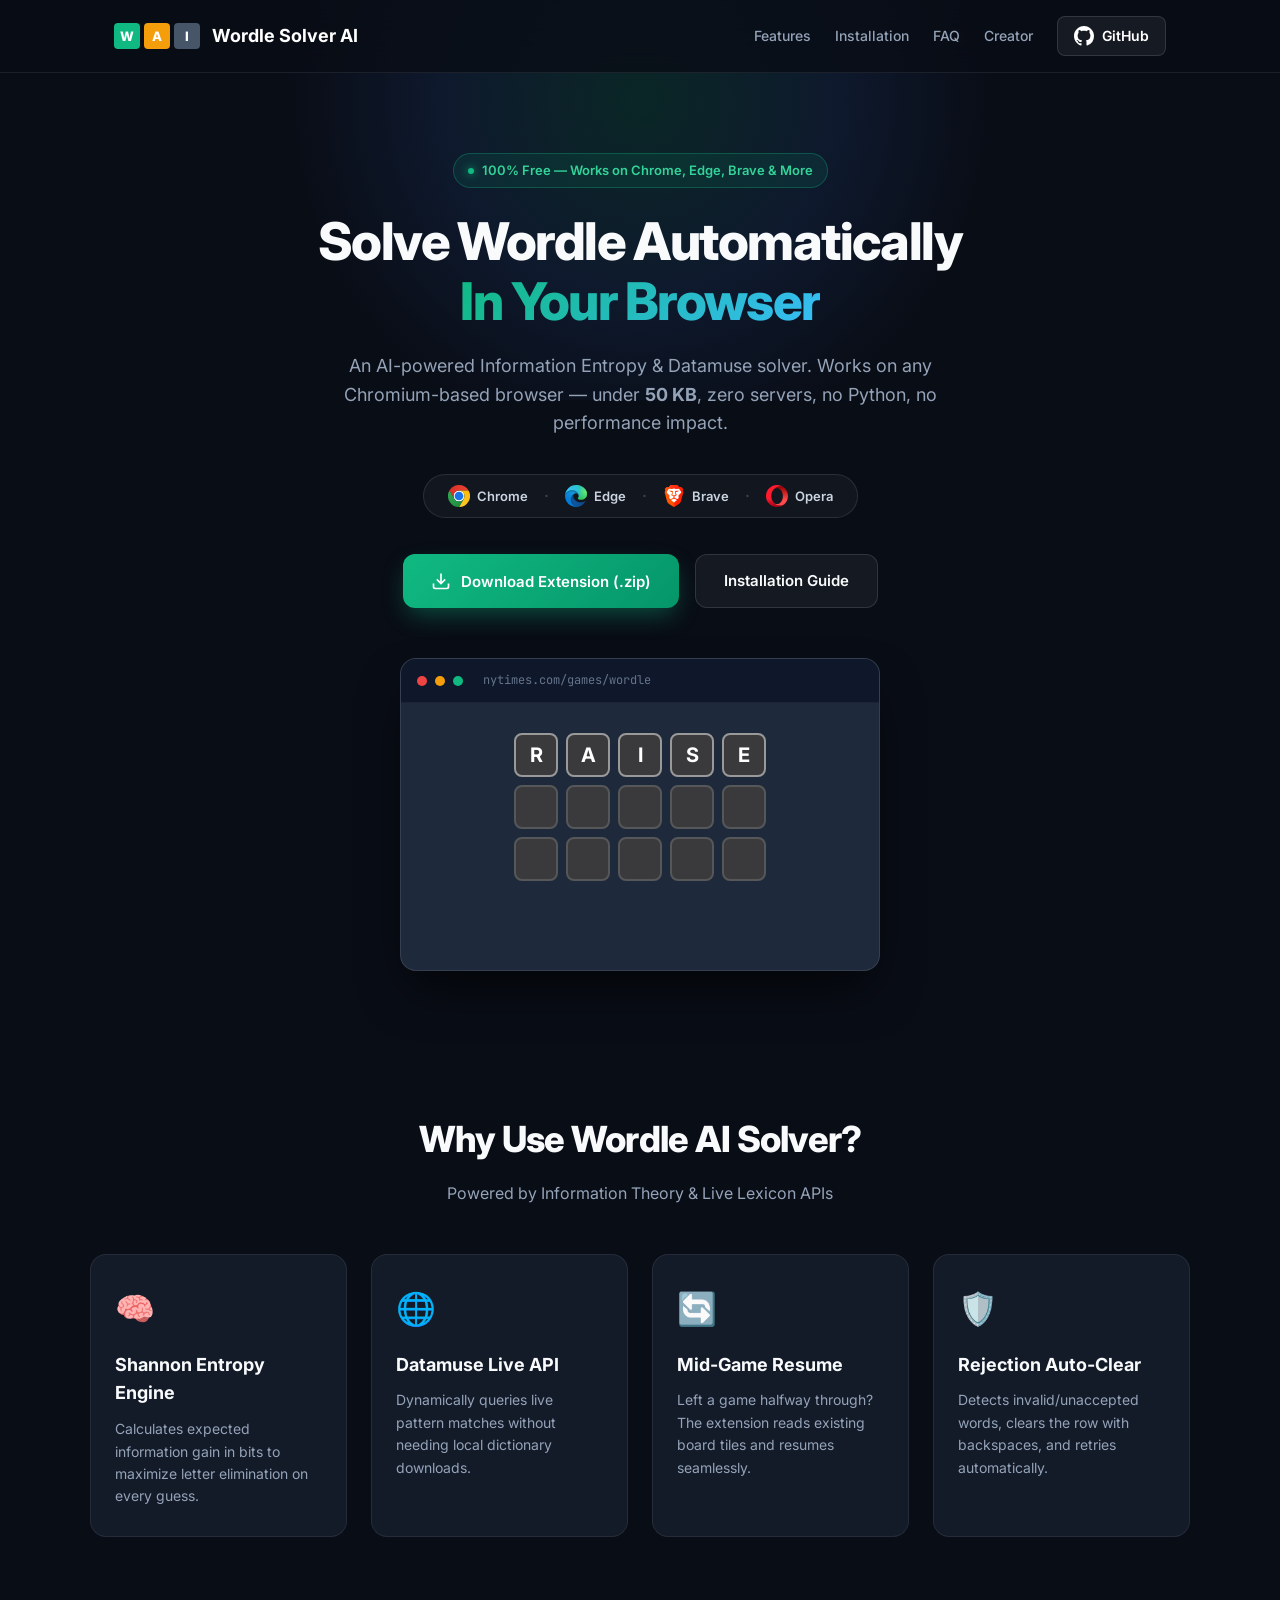
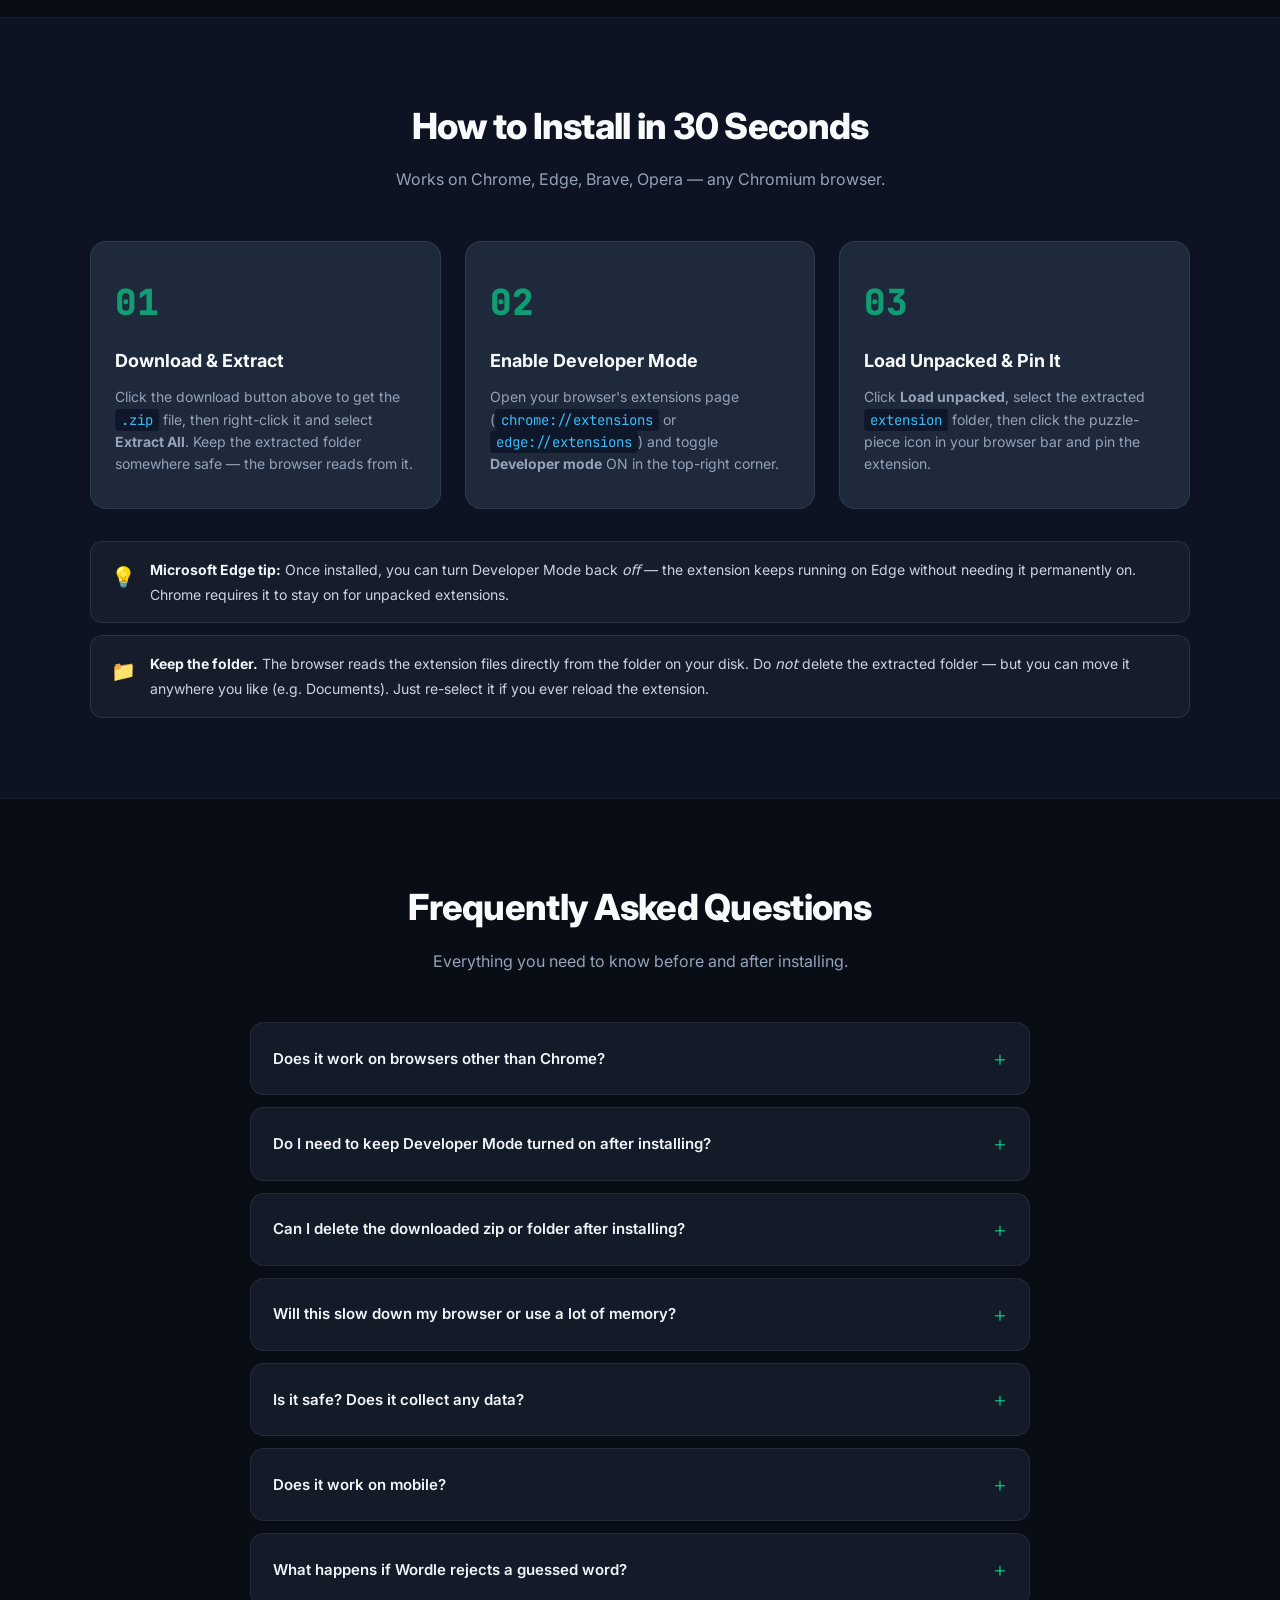
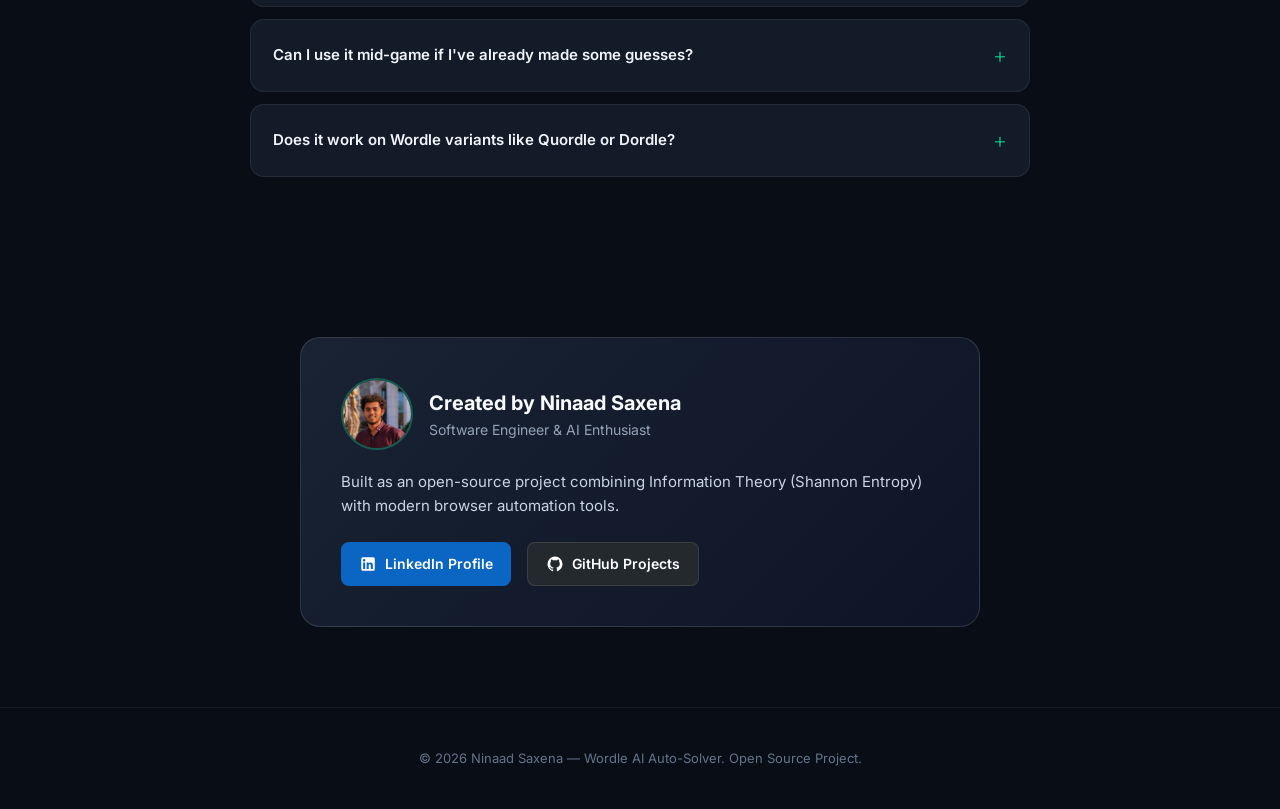
==== commit 13e1cff7: "Prettifying this" ====
--- a/index.html
+++ b/index.html
@@ -51,23 +51,22 @@
       <!-- Browser Compatibility Strip -->
       <div class="browser-strip">
         <div class="browser-item">
-          <svg width="22" height="22" viewBox="0 0 24 24" fill="none"><circle cx="12" cy="12" r="10" stroke="#4285F4" stroke-width="1.5"/><path d="M12 2a10 10 0 0 1 8.66 5H12a5 5 0 0 0-4.33 2.5" stroke="#4285F4" stroke-width="1.5"/><path d="M2.05 12h9.45a5 5 0 0 0 4.33-7.5" stroke="#34A853" stroke-width="1.5"/><circle cx="12" cy="12" r="3" fill="#EA4335"/></svg>
+          <img src="assets/logos/chrome.svg" width="22" height="22" alt="Chrome">
           <span>Chrome</span>
         </div>
         <div class="browser-sep">·</div>
         <div class="browser-item">
-          <svg width="22" height="22" viewBox="0 0 24 24" fill="none"><path d="M3 12C3 7.03 7.03 3 12 3c2.93 0 5.55 1.33 7.3 3.4" stroke="#0078D4" stroke-width="1.5" stroke-linecap="round"/><path d="M21 10c.6 2.8-.2 5.9-2.5 8C16.2 20.2 13.3 21 10.6 21" stroke="#0078D4" stroke-width="1.5" stroke-linecap="round"/><path d="M12 10c2.2 0 4 1.8 4 4s-1.8 4-4 4c-4.4 0-7-3.2-7-7 0-2.8 1.5-5.2 3.8-6.5" stroke="#0078D4" stroke-width="1.5" stroke-linecap="round"/></svg>
+          <img src="assets/logos/edge.svg" width="22" height="22" alt="Edge">
           <span>Edge</span>
-          <span class="browser-tag">Dev Mode stays off ✓</span>
         </div>
         <div class="browser-sep">·</div>
         <div class="browser-item">
-          <svg width="22" height="22" viewBox="0 0 24 24" fill="none"><circle cx="12" cy="12" r="9" stroke="#FB542B" stroke-width="1.5"/><path d="M12 3c0 0 4 3 4 9s-4 9-4 9" stroke="#FB542B" stroke-width="1.5"/><path d="M3 12h18" stroke="#FB542B" stroke-width="1.5"/></svg>
+          <img src="assets/logos/brave.svg" width="22" height="22" alt="Brave">
           <span>Brave</span>
         </div>
         <div class="browser-sep">·</div>
         <div class="browser-item">
-          <svg width="22" height="22" viewBox="0 0 24 24" fill="none"><rect x="3" y="3" width="18" height="18" rx="4" stroke="#FF6600" stroke-width="1.5"/><path d="M8 12h8M12 8v8" stroke="#FF6600" stroke-width="1.5" stroke-linecap="round"/></svg>
+          <img src="assets/logos/opera.svg" width="22" height="22" alt="Opera">
           <span>Opera</span>
         </div>
       </div>
@@ -278,7 +277,7 @@
     <div class="section-container">
       <div class="creator-card">
         <div class="creator-header">
-          <div class="creator-avatar">NS</div>
+          <img src="assets/ninaad.png" class="creator-avatar" alt="Ninaad Saxena">
           <div class="creator-info">
             <h3>Created by Ninaad Saxena</h3>
             <p>Software Engineer & AI Enthusiast</p>
--- a/style.css
+++ b/style.css
@@ -476,16 +476,13 @@
 }
 
 .creator-avatar {
-  width: 56px;
-  height: 56px;
+  width: 72px;
+  height: 72px;
   border-radius: 50%;
-  background: linear-gradient(135deg, #10b981 0%, #3b82f6 100%);
-  display: flex;
-  align-items: center;
-  justify-content: center;
-  font-weight: 800;
-  font-size: 20px;
-  color: #ffffff;
+  flex-shrink: 0;
+  object-fit: cover;
+  object-position: top center;
+  border: 2px solid rgba(16, 185, 129, 0.4);
 }
 
 .creator-info h3 {
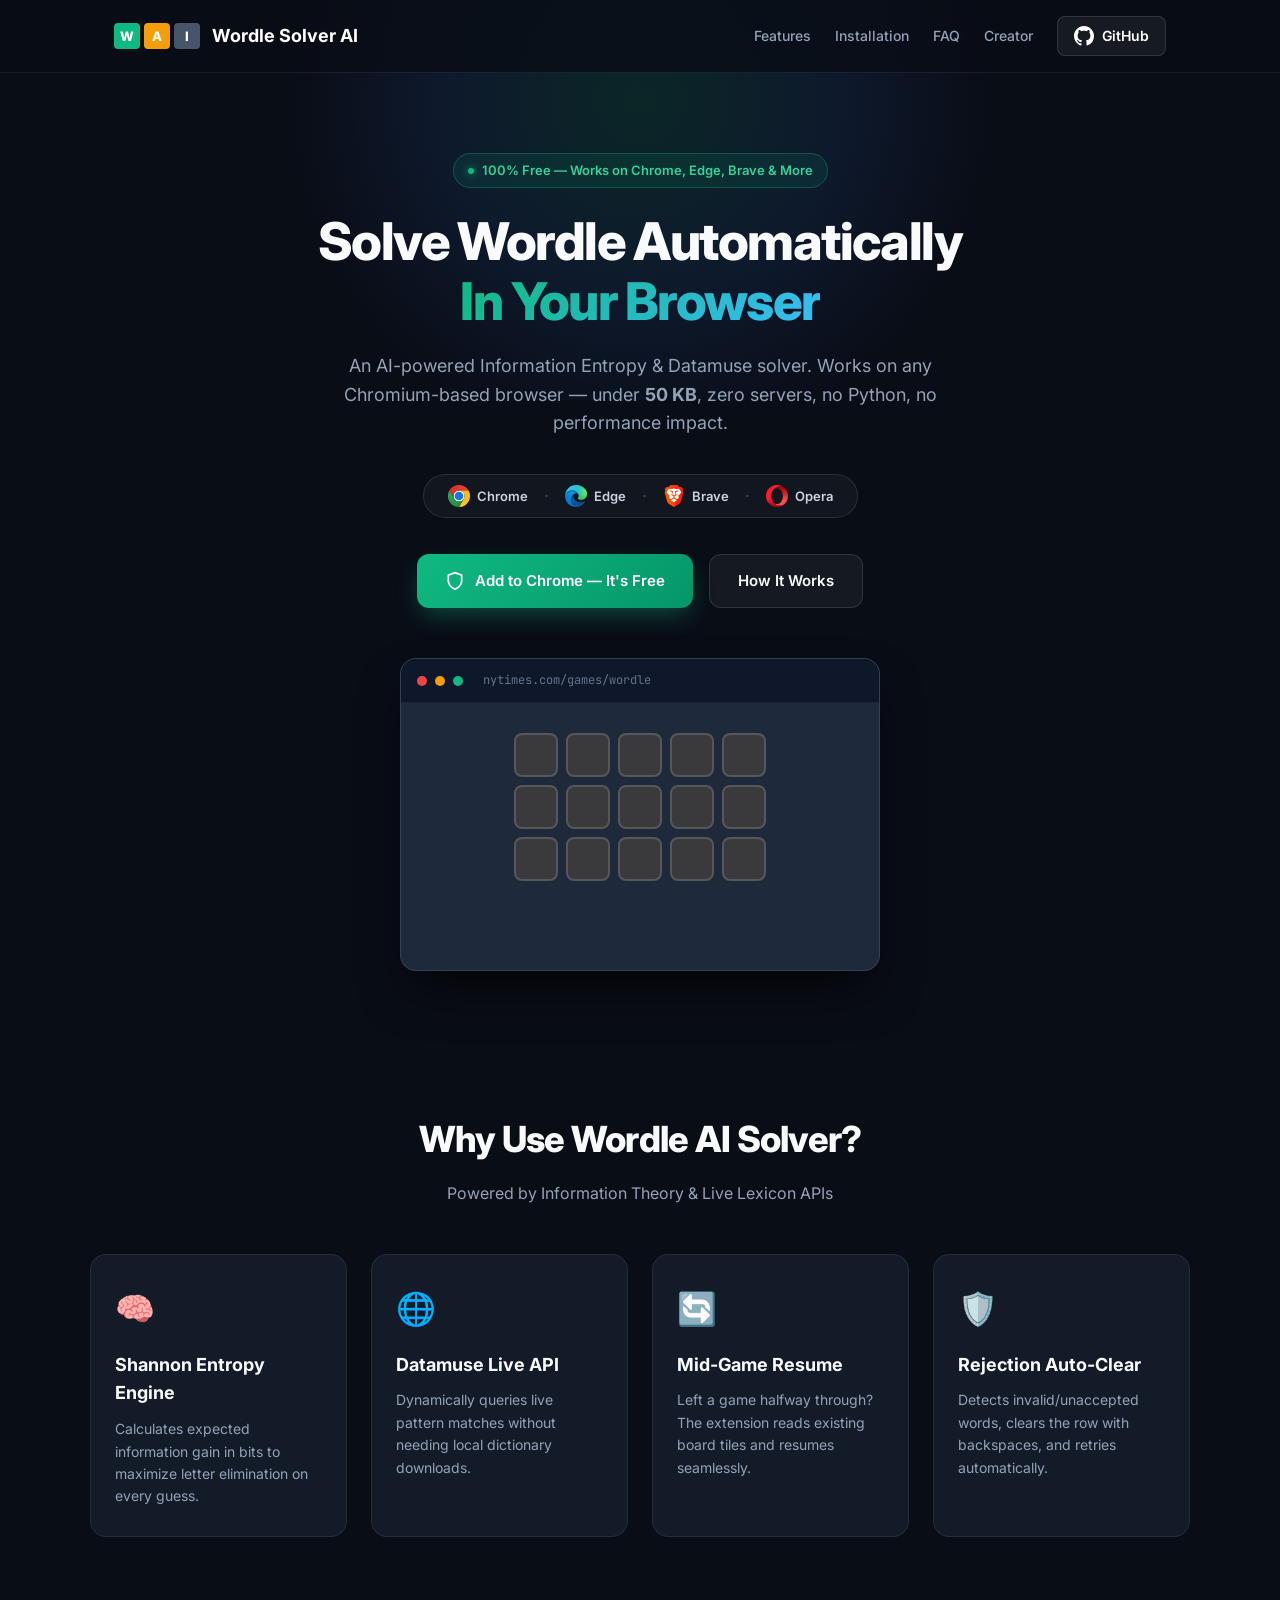
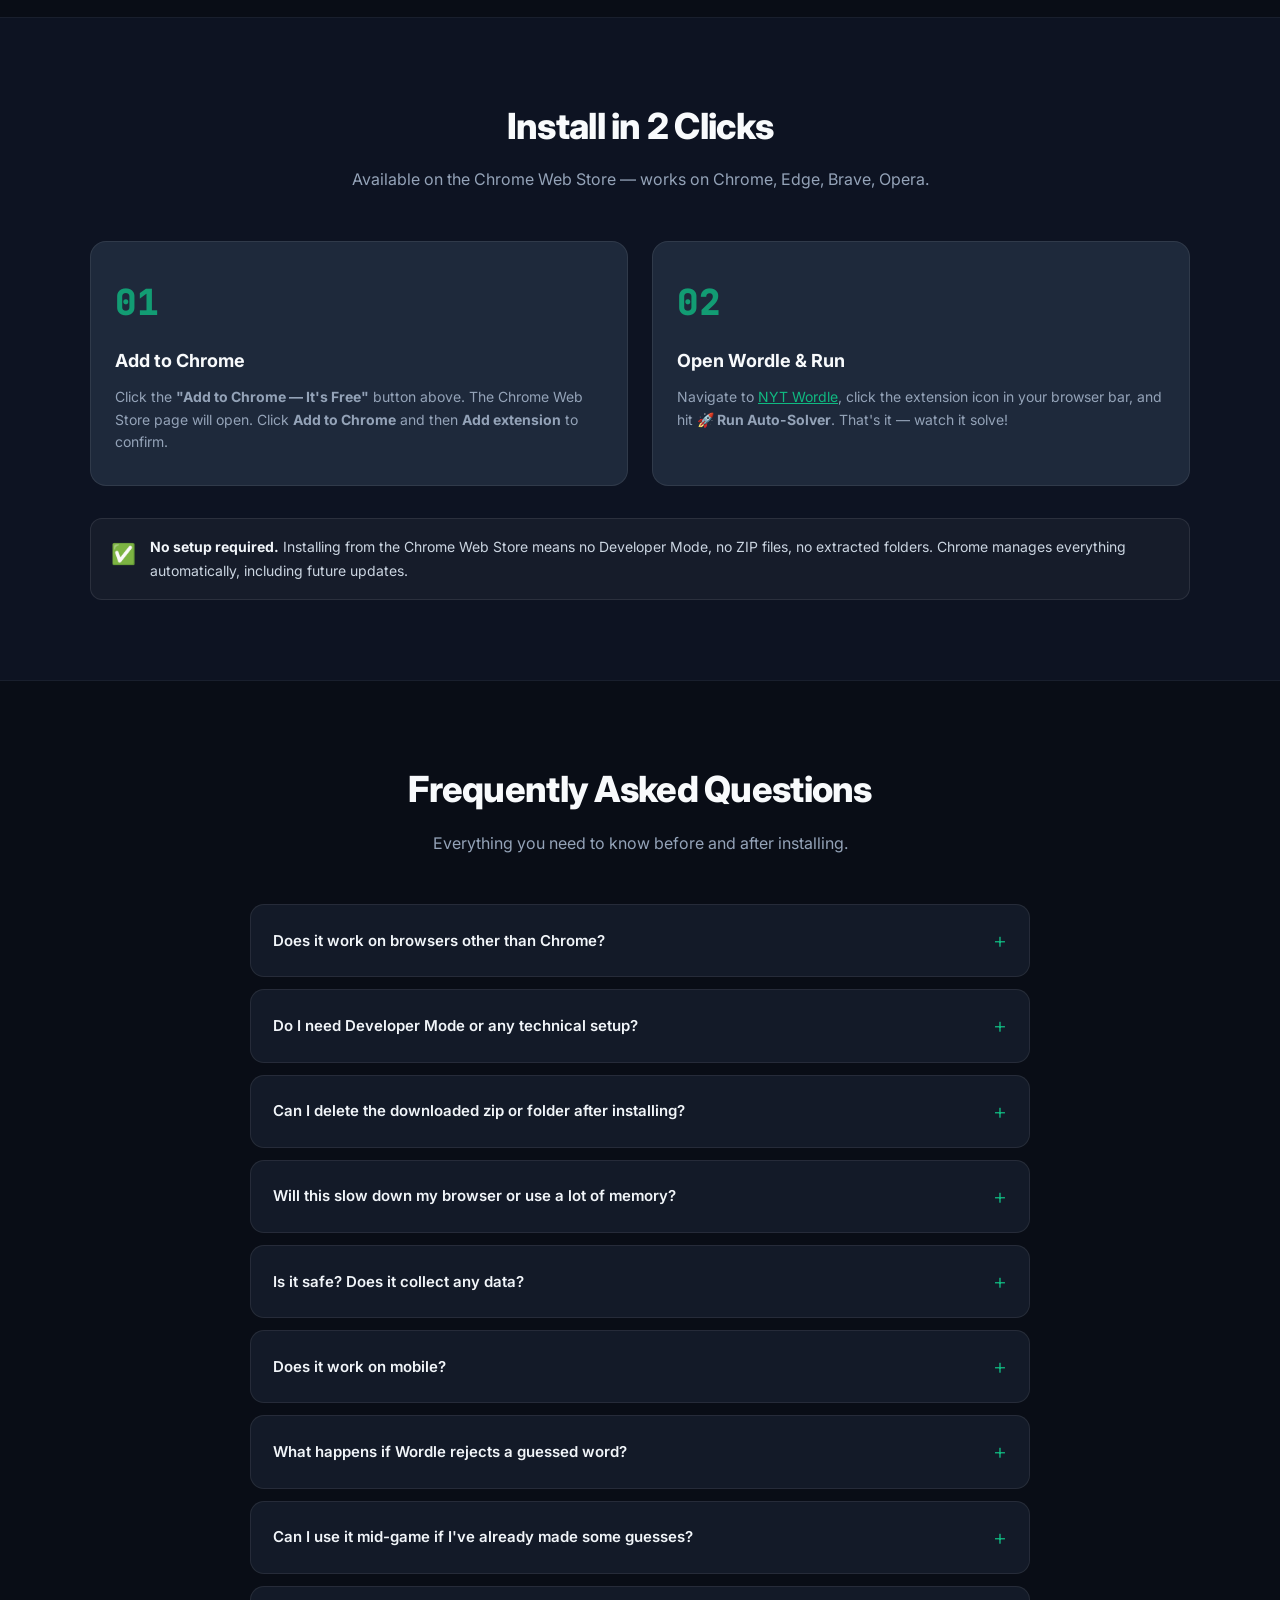
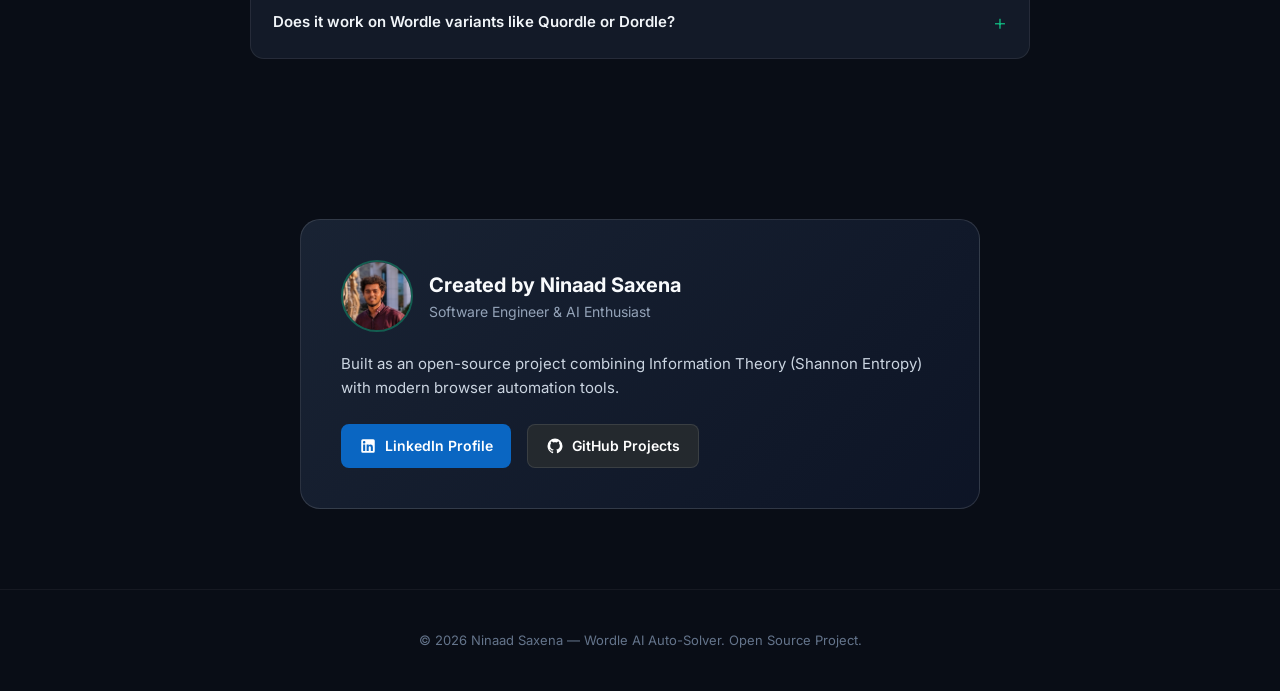
==== commit ba28e6c9: "Changes" ====
--- a/index.html
+++ b/index.html
@@ -28,7 +28,7 @@
         <a href="#how-it-works">Installation</a>
         <a href="#faq">FAQ</a>
         <a href="#about">Creator</a>
-        <a href="https://github.com/ninaadsaxena" target="_blank" class="github-btn">
+        <a href="https://github.com/ninaadsaxena/wordle-solver-extension" target="_blank" class="github-btn">
           <svg height="20" width="20" viewBox="0 0 16 16" fill="currentColor"><path d="M8 0C3.58 0 0 3.58 0 8c0 3.54 2.29 6.53 5.47 7.59.4.07.55-.17.55-.38 0-.19-.01-.82-.01-1.49-2.01.37-2.53-.49-2.69-.94-.09-.23-.48-.94-.82-1.13-.28-.15-.68-.52-.01-.53.63-.01 1.08.58 1.23.82.72 1.21 1.87.87 2.33.66.07-.52.28-.87.51-1.07-1.78-.2-3.64-.89-3.64-3.95 0-.87.31-1.59.82-2.15-.08-.2-.36-1.02.08-2.12 0 0 .67-.21 2.2.82.64-.18 1.32-.27 2-.27.68 0 1.36.09 2 .27 1.53-1.04 2.2-.82 2.2-.82.44 1.1.16 1.92.08 2.12.51.56.82 1.28.82 2.15 0 3.07-1.87 3.75-3.65 3.95.29.25.54.73.54 1.48 0 1.07-.01 1.93-.01 2.2 0 .21.15.46.55.38A8.013 8.013 0 0016 8c0-4.42-3.58-8-8-8z"/></svg>
           GitHub
         </a>
@@ -72,11 +72,11 @@
       </div>
 
       <div class="hero-actions">
-        <button id="download-btn" class="cta-btn primary-cta">
-          <svg width="20" height="20" viewBox="0 0 24 24" fill="none" stroke="currentColor" stroke-width="2"><path d="M21 15v4a2 2 0 0 1-2 2H5a2 2 0 0 1-2-2v-4"/><polyline points="7 10 12 15 17 10"/><line x1="12" y1="15" x2="12" y2="3"/></svg>
-          Download Extension (.zip)
-        </button>
-        <a href="#how-it-works" class="cta-btn secondary-cta">Installation Guide</a>
+        <a id="store-btn" href="https://chrome.google.com/webstore" target="_blank" class="cta-btn primary-cta">
+          <svg width="20" height="20" viewBox="0 0 24 24" fill="none" stroke="currentColor" stroke-width="2"><path d="M12 22s8-4 8-10V5l-8-3-8 3v7c0 6 8 10 8 10z"/></svg>
+          Add to Chrome — It's Free
+        </a>
+        <a href="#how-it-works" class="cta-btn secondary-cta">How It Works</a>
       </div>
 
       <!-- Preview Mockup -->
@@ -153,44 +153,30 @@
     </div>
   </section>
 
-  <!-- 3-Step Setup Guide -->
+  <!-- 2-Step Setup Guide -->
   <section id="how-it-works" class="section alt-bg">
     <div class="section-container">
-      <h2 class="section-title">How to Install in 30 Seconds</h2>
-      <p class="section-subtitle">Works on Chrome, Edge, Brave, Opera — any Chromium browser.</p>
+      <h2 class="section-title">Install in 2 Clicks</h2>
+      <p class="section-subtitle">Available on the Chrome Web Store — works on Chrome, Edge, Brave, Opera.</p>
 
       <div class="steps-grid">
         <div class="step-card">
           <div class="step-number">01</div>
-          <h3>Download & Extract</h3>
-          <p>Click the download button above to get the <code>.zip</code> file, then right-click it and select <strong>Extract All</strong>. Keep the extracted folder somewhere safe — the browser reads from it.</p>
+          <h3>Add to Chrome</h3>
+          <p>Click the <strong>"Add to Chrome — It's Free"</strong> button above. The Chrome Web Store page will open. Click <strong>Add to Chrome</strong> and then <strong>Add extension</strong> to confirm.</p>
         </div>
 
         <div class="step-card">
           <div class="step-number">02</div>
-          <h3>Enable Developer Mode</h3>
-          <p>Open your browser's extensions page (<code>chrome://extensions</code> or <code>edge://extensions</code>) and toggle <strong>Developer mode</strong> ON in the top-right corner.</p>
-        </div>
-
-        <div class="step-card">
-          <div class="step-number">03</div>
-          <h3>Load Unpacked & Pin It</h3>
-          <p>Click <strong>Load unpacked</strong>, select the extracted <code>extension</code> folder, then click the puzzle-piece icon in your browser bar and pin the extension.</p>
-        </div>
-      </div>
-
-      <!-- Browser tip callout -->
+          <h3>Open Wordle &amp; Run</h3>
+          <p>Navigate to <a href="https://www.nytimes.com/games/wordle/index.html" target="_blank" style="color:#10b981;">NYT Wordle</a>, click the extension icon in your browser bar, and hit <strong>🚀 Run Auto-Solver</strong>. That's it — watch it solve!</p>
+        </div>
+      </div>
+
       <div class="install-tip">
-        <div class="tip-icon">💡</div>
+        <div class="tip-icon">✅</div>
         <div class="tip-body">
-          <strong>Microsoft Edge tip:</strong> Once installed, you can turn Developer Mode back <em>off</em> — the extension keeps running on Edge without needing it permanently on. Chrome requires it to stay on for unpacked extensions.
-        </div>
-      </div>
-
-      <div class="install-tip" style="margin-top:12px;">
-        <div class="tip-icon">📁</div>
-        <div class="tip-body">
-          <strong>Keep the folder.</strong> The browser reads the extension files directly from the folder on your disk. Do <em>not</em> delete the extracted folder — but you can move it anywhere you like (e.g. Documents). Just re-select it if you ever reload the extension.
+          <strong>No setup required.</strong> Installing from the Chrome Web Store means no Developer Mode, no ZIP files, no extracted folders. Chrome manages everything automatically, including future updates.
         </div>
       </div>
     </div>
@@ -207,15 +193,14 @@
         <details class="faq-item">
           <summary class="faq-question">Does it work on browsers other than Chrome?</summary>
           <div class="faq-answer">
-            Yes! The extension works on any Chromium-based browser — <strong>Google Chrome, Microsoft Edge, Brave, Opera, Vivaldi</strong>, and others. The setup steps are nearly identical: go to your browser's extension page, enable Developer Mode, click Load Unpacked, and select the folder.
-          </div>
-        </details>
-
-        <details class="faq-item">
-          <summary class="faq-question">Do I need to keep Developer Mode turned on after installing?</summary>
-          <div class="faq-answer">
-            <strong>Chrome:</strong> Yes — Chrome disables unpacked extensions when Developer Mode is off. You only need to interact with it once during setup; after that, just leave it on in the background (it has no effect on day-to-day browsing).<br><br>
-            <strong>Microsoft Edge:</strong> Once installed, you can turn Developer Mode off and the extension continues to run normally. Edge is more permissive with locally loaded extensions.
+            Yes! Since it's a standard Chrome Web Store extension, it works on any Chromium-based browser — <strong>Google Chrome, Microsoft Edge, Brave, Opera, Vivaldi</strong>. Just visit the Chrome Web Store link and click Add to Chrome. No extra setup needed on any of them.
+          </div>
+        </details>
+
+        <details class="faq-item">
+          <summary class="faq-question">Do I need Developer Mode or any technical setup?</summary>
+          <div class="faq-answer">
+            <strong>No.</strong> Installing from the Chrome Web Store is identical to installing any other extension — no Developer Mode, no ZIP files, no folder management. Chrome handles everything automatically, including future updates.
           </div>
         </details>
 
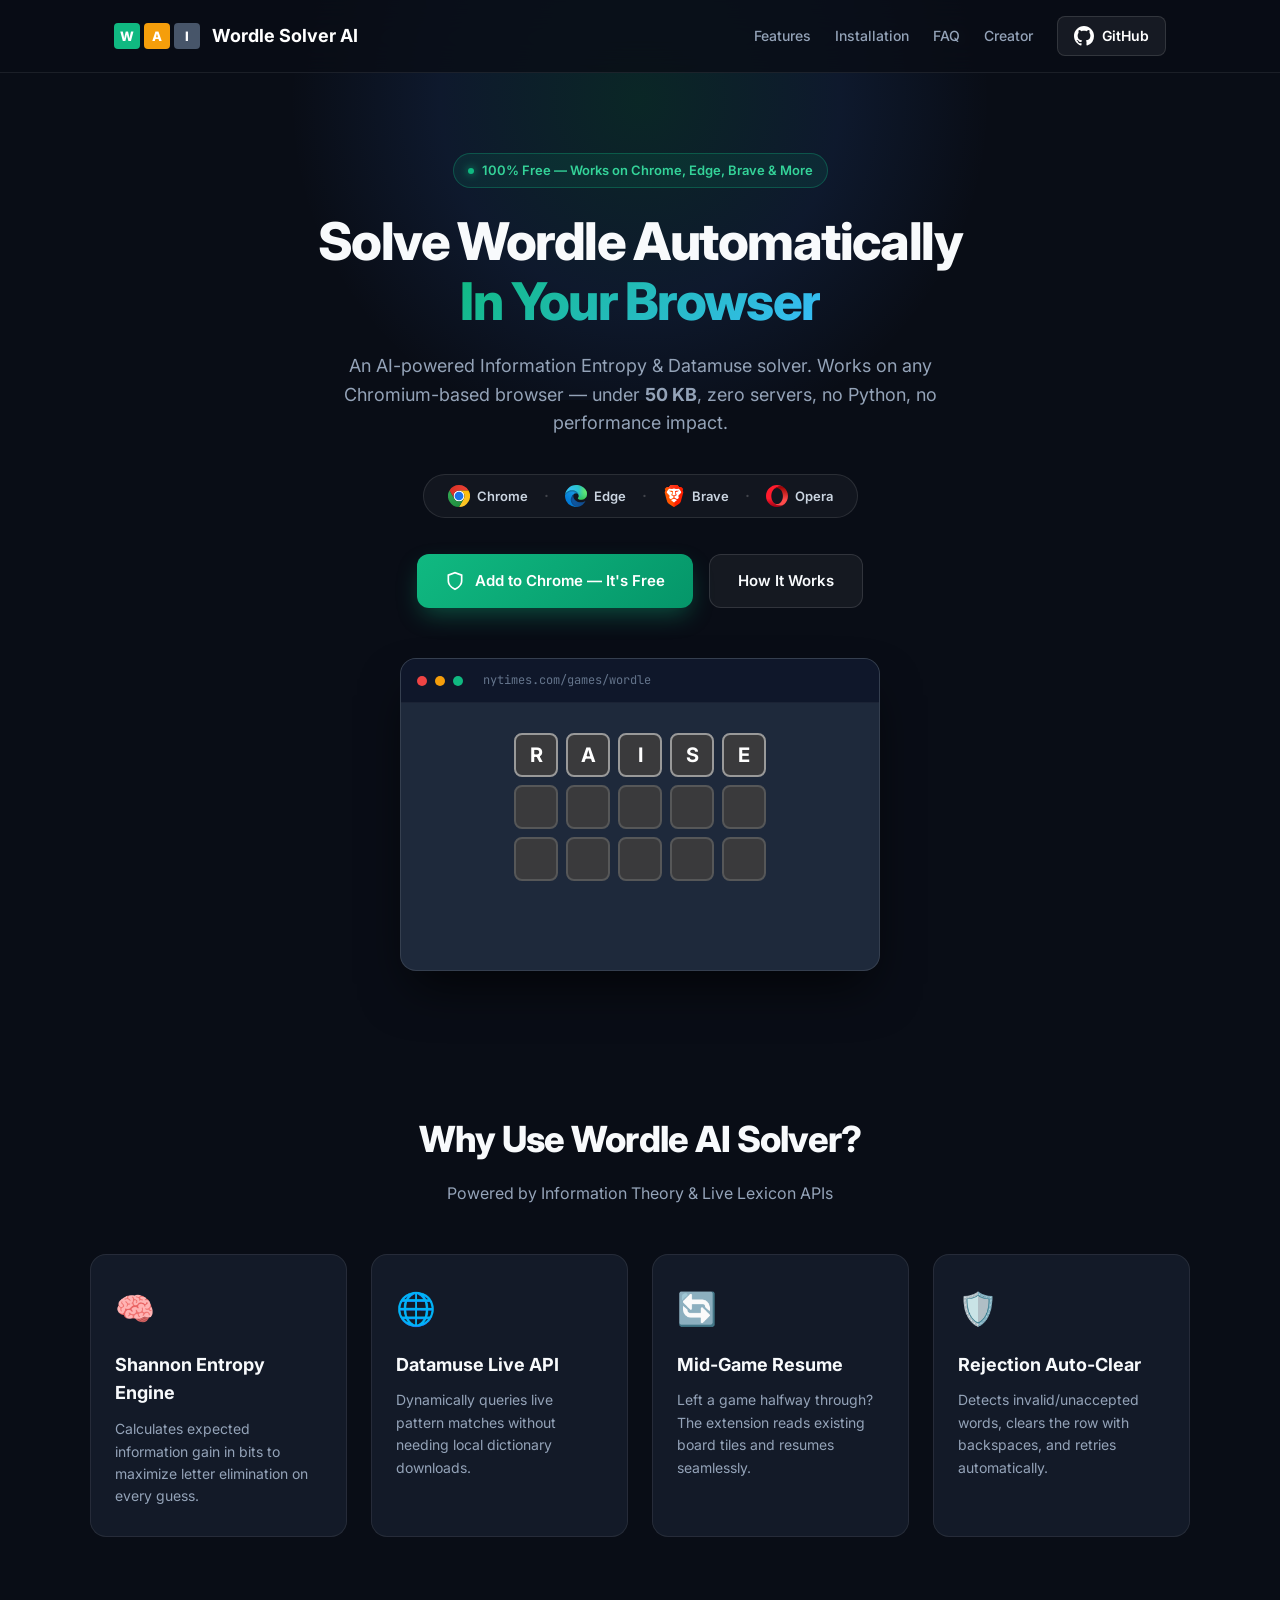
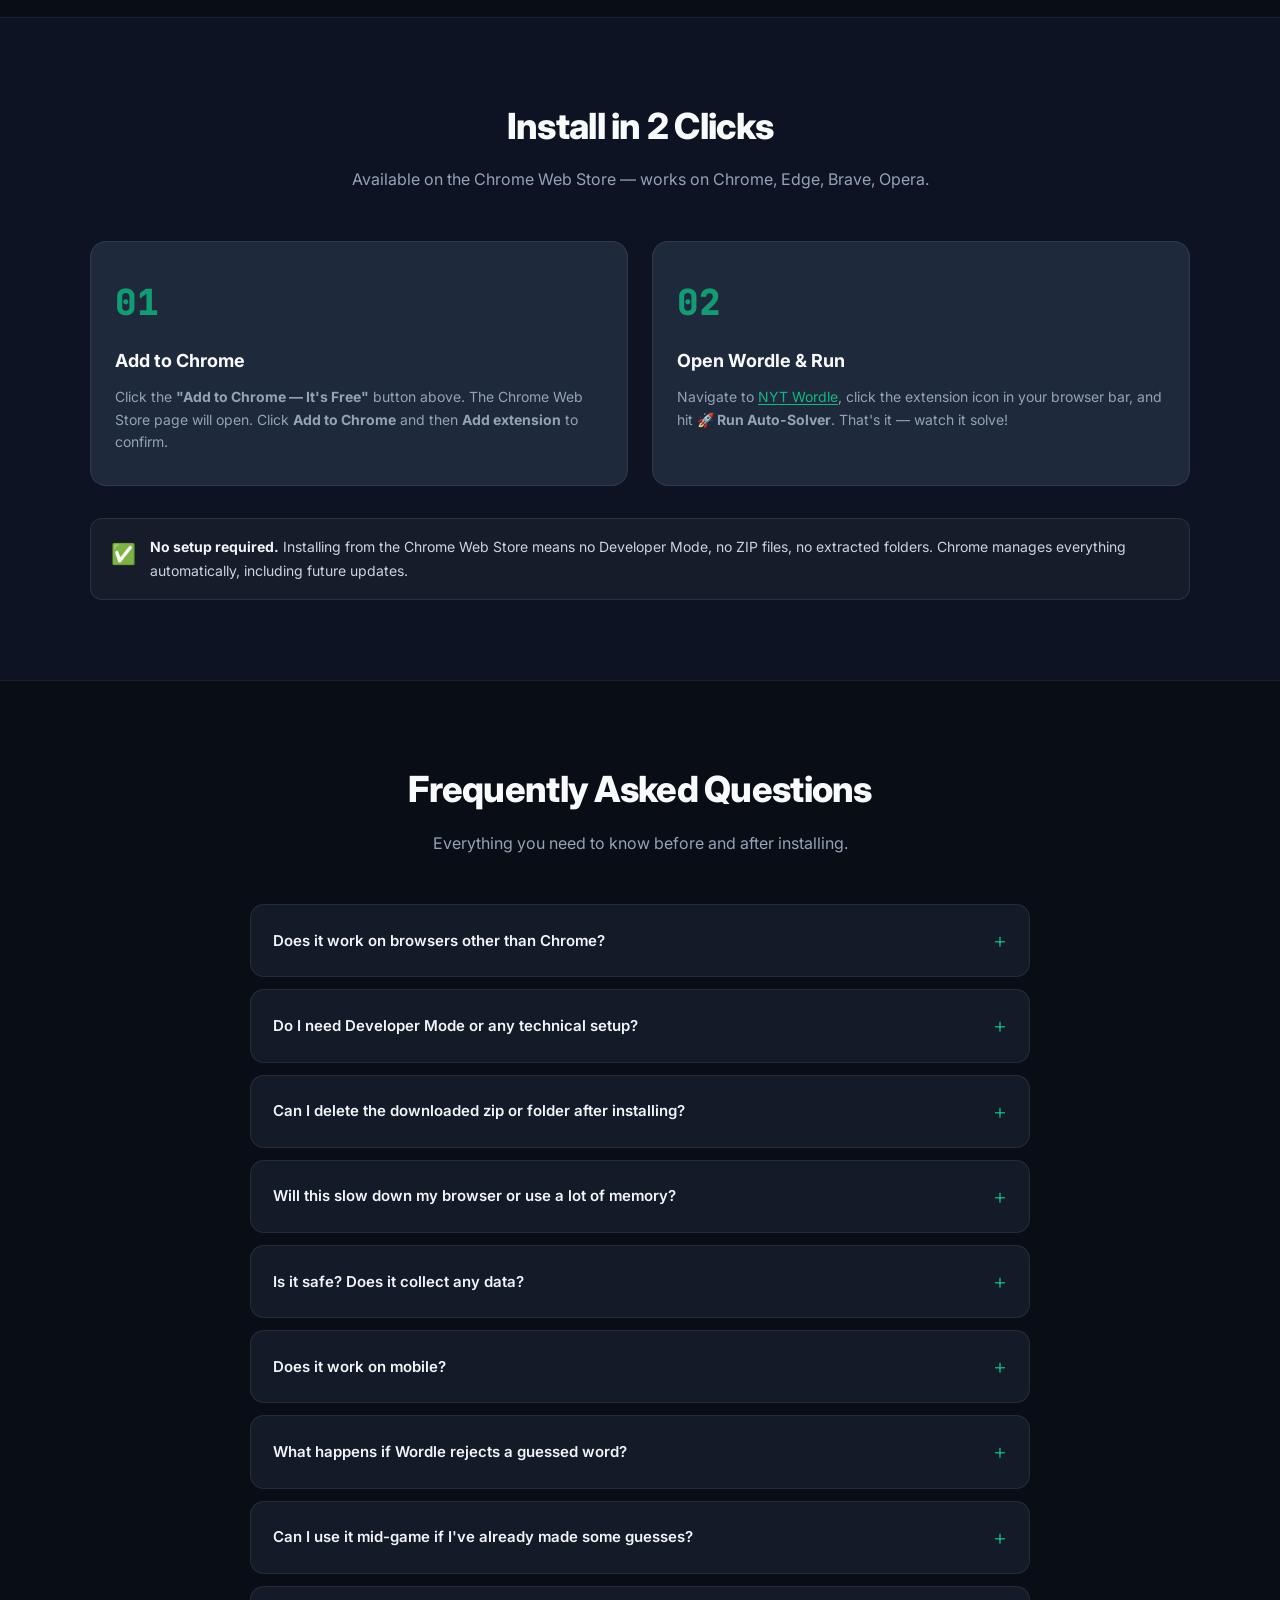
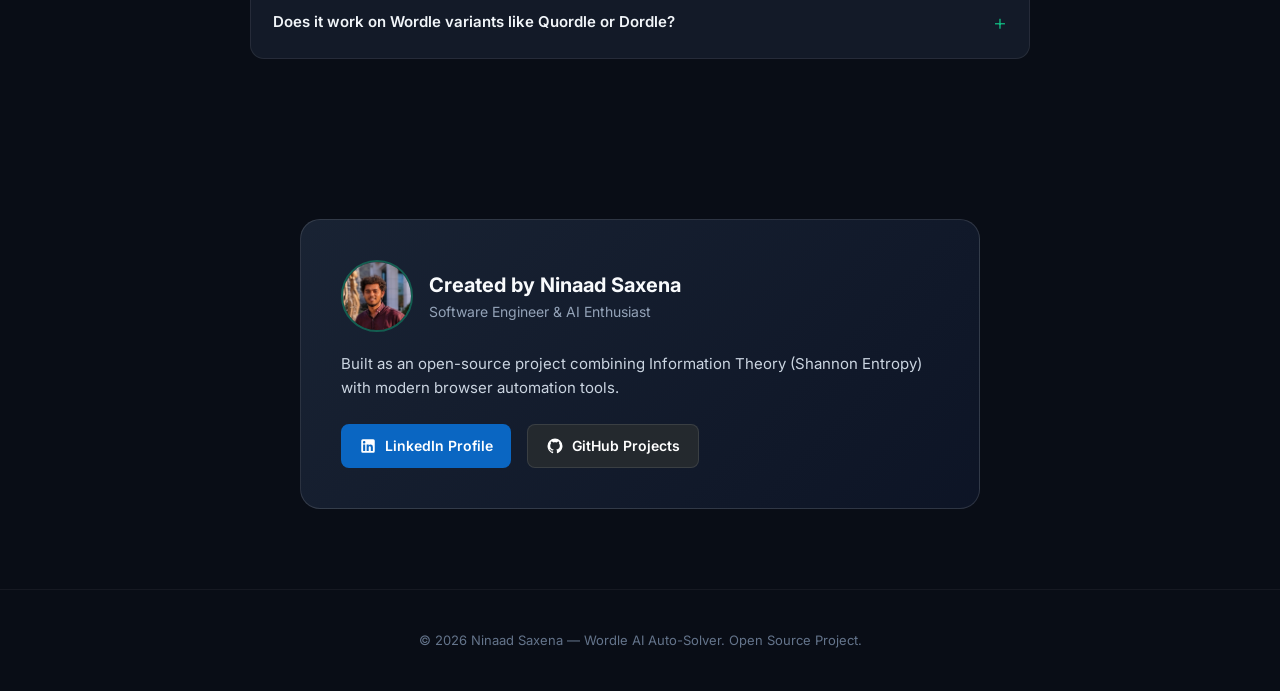
==== commit 7f356566: "Fix all lint errors: add noopener, move inline styles to CSS" ====
--- a/index.html
+++ b/index.html
@@ -28,7 +28,7 @@
         <a href="#how-it-works">Installation</a>
         <a href="#faq">FAQ</a>
         <a href="#about">Creator</a>
-        <a href="https://github.com/ninaadsaxena/wordle-solver-extension" target="_blank" class="github-btn">
+        <a href="https://github.com/ninaadsaxena/wordle-solver-extension" target="_blank" rel="noopener noreferrer" class="github-btn">
           <svg height="20" width="20" viewBox="0 0 16 16" fill="currentColor"><path d="M8 0C3.58 0 0 3.58 0 8c0 3.54 2.29 6.53 5.47 7.59.4.07.55-.17.55-.38 0-.19-.01-.82-.01-1.49-2.01.37-2.53-.49-2.69-.94-.09-.23-.48-.94-.82-1.13-.28-.15-.68-.52-.01-.53.63-.01 1.08.58 1.23.82.72 1.21 1.87.87 2.33.66.07-.52.28-.87.51-1.07-1.78-.2-3.64-.89-3.64-3.95 0-.87.31-1.59.82-2.15-.08-.2-.36-1.02.08-2.12 0 0 .67-.21 2.2.82.64-.18 1.32-.27 2-.27.68 0 1.36.09 2 .27 1.53-1.04 2.2-.82 2.2-.82.44 1.1.16 1.92.08 2.12.51.56.82 1.28.82 2.15 0 3.07-1.87 3.75-3.65 3.95.29.25.54.73.54 1.48 0 1.07-.01 1.93-.01 2.2 0 .21.15.46.55.38A8.013 8.013 0 0016 8c0-4.42-3.58-8-8-8z"/></svg>
           GitHub
         </a>
@@ -72,7 +72,7 @@
       </div>
 
       <div class="hero-actions">
-        <a id="store-btn" href="https://chrome.google.com/webstore" target="_blank" class="cta-btn primary-cta">
+        <a id="store-btn" href="https://chrome.google.com/webstore" target="_blank" rel="noopener noreferrer" class="cta-btn primary-cta">
           <svg width="20" height="20" viewBox="0 0 24 24" fill="none" stroke="currentColor" stroke-width="2"><path d="M12 22s8-4 8-10V5l-8-3-8 3v7c0 6 8 10 8 10z"/></svg>
           Add to Chrome — It's Free
         </a>
@@ -111,7 +111,7 @@
               <span class="demo-tile" id="t2-4"></span>
             </div>
           </div>
-          <div class="solver-overlay-badge" id="demo-badge" style="opacity:0;transition:opacity 0.5s ease;">
+          <div class="solver-overlay-badge" id="demo-badge">
             <span>✨ Solved in 3 guesses!</span>
           </div>
         </div>
@@ -169,7 +169,7 @@
         <div class="step-card">
           <div class="step-number">02</div>
           <h3>Open Wordle &amp; Run</h3>
-          <p>Navigate to <a href="https://www.nytimes.com/games/wordle/index.html" target="_blank" style="color:#10b981;">NYT Wordle</a>, click the extension icon in your browser bar, and hit <strong>🚀 Run Auto-Solver</strong>. That's it — watch it solve!</p>
+          <p>Navigate to <a href="https://www.nytimes.com/games/wordle/index.html" target="_blank" rel="noopener noreferrer" class="green-link">NYT Wordle</a>, click the extension icon in your browser bar, and hit <strong>🚀 Run Auto-Solver</strong>. That's it — watch it solve!</p>
         </div>
       </div>
 
@@ -272,11 +272,11 @@
           Built as an open-source project combining Information Theory (Shannon Entropy) with modern browser automation tools.
         </p>
         <div class="creator-links">
-          <a href="https://linkedin.com/in/ninaadsaxena" target="_blank" class="social-link linkedin">
+          <a href="https://linkedin.com/in/ninaadsaxena" target="_blank" rel="noopener noreferrer" class="social-link linkedin">
             <svg width="18" height="18" viewBox="0 0 24 24" fill="currentColor"><path d="M19 3a2 2 0 0 1 2 2v14a2 2 0 0 1-2 2H5a2 2 0 0 1-2-2V5a2 2 0 0 1 2-2h14m-.5 15.5v-5.3a3.26 3.26 0 0 0-3.26-3.26c-.85 0-1.84.52-2.28 1.3v-1.11h-2.79v8.37h2.79v-4.93c0-.77.62-1.4 1.39-1.4a1.4 1.4 0 0 1 1.4 1.4v4.93h2.75M6.88 8.56a1.68 1.68 0 0 0 1.68-1.68c0-.93-.75-1.69-1.68-1.69a1.69 1.69 0 0 0-1.69 1.69c0 .93.76 1.68 1.69 1.68m1.39 9.94v-8.37H5.5v8.37h2.77z"/></svg>
             LinkedIn Profile
           </a>
-          <a href="https://github.com/ninaadsaxena" target="_blank" class="social-link github">
+          <a href="https://github.com/ninaadsaxena" target="_blank" rel="noopener noreferrer" class="social-link github">
             <svg width="18" height="18" viewBox="0 0 24 24" fill="currentColor"><path d="M12 2A10 10 0 0 0 2 12c0 4.42 2.87 8.17 6.84 9.5.5.08.66-.23.66-.5v-1.69c-2.77.6-3.36-1.34-3.36-1.34-.46-1.16-1.11-1.47-1.11-1.47-.91-.62.07-.6.07-.6 1 .07 1.53 1.03 1.53 1.03.87 1.52 2.34 1.07 2.91.83.1-.65.35-1.09.63-1.34-2.22-.25-4.55-1.11-4.55-4.92 0-1.11.38-2 1.03-2.71-.1-.25-.45-1.29.1-2.64 0 0 .84-.27 2.75 1.02.79-.22 1.65-.33 2.5-.33.85 0 1.71.11 2.5.33 1.91-1.29 2.75-1.02 2.75-1.02.55 1.35.2 2.39.1 2.64.65.71 1.03 1.6 1.03 2.71 0 3.82-2.34 4.66-4.57 4.91.36.31.69.92.69 1.85V21c0 .27.16.59.67.5C19.14 20.16 22 16.42 22 12A10 10 0 0 0 12 2z"/></svg>
             GitHub Projects
           </a>
--- a/style.css
+++ b/style.css
@@ -690,3 +690,20 @@
 .faq-answer strong {
   color: #e2e8f0;
 }
+
+/* Demo badge — hidden by default, shown via JS after solve animation */
+#demo-badge {
+  opacity: 0;
+  transition: opacity 0.5s ease;
+}
+
+/* Inline green link — used in install step text */
+.green-link {
+  color: #10b981;
+  text-decoration: underline;
+  text-underline-offset: 2px;
+}
+.green-link:hover {
+  color: #34d399;
+}
+
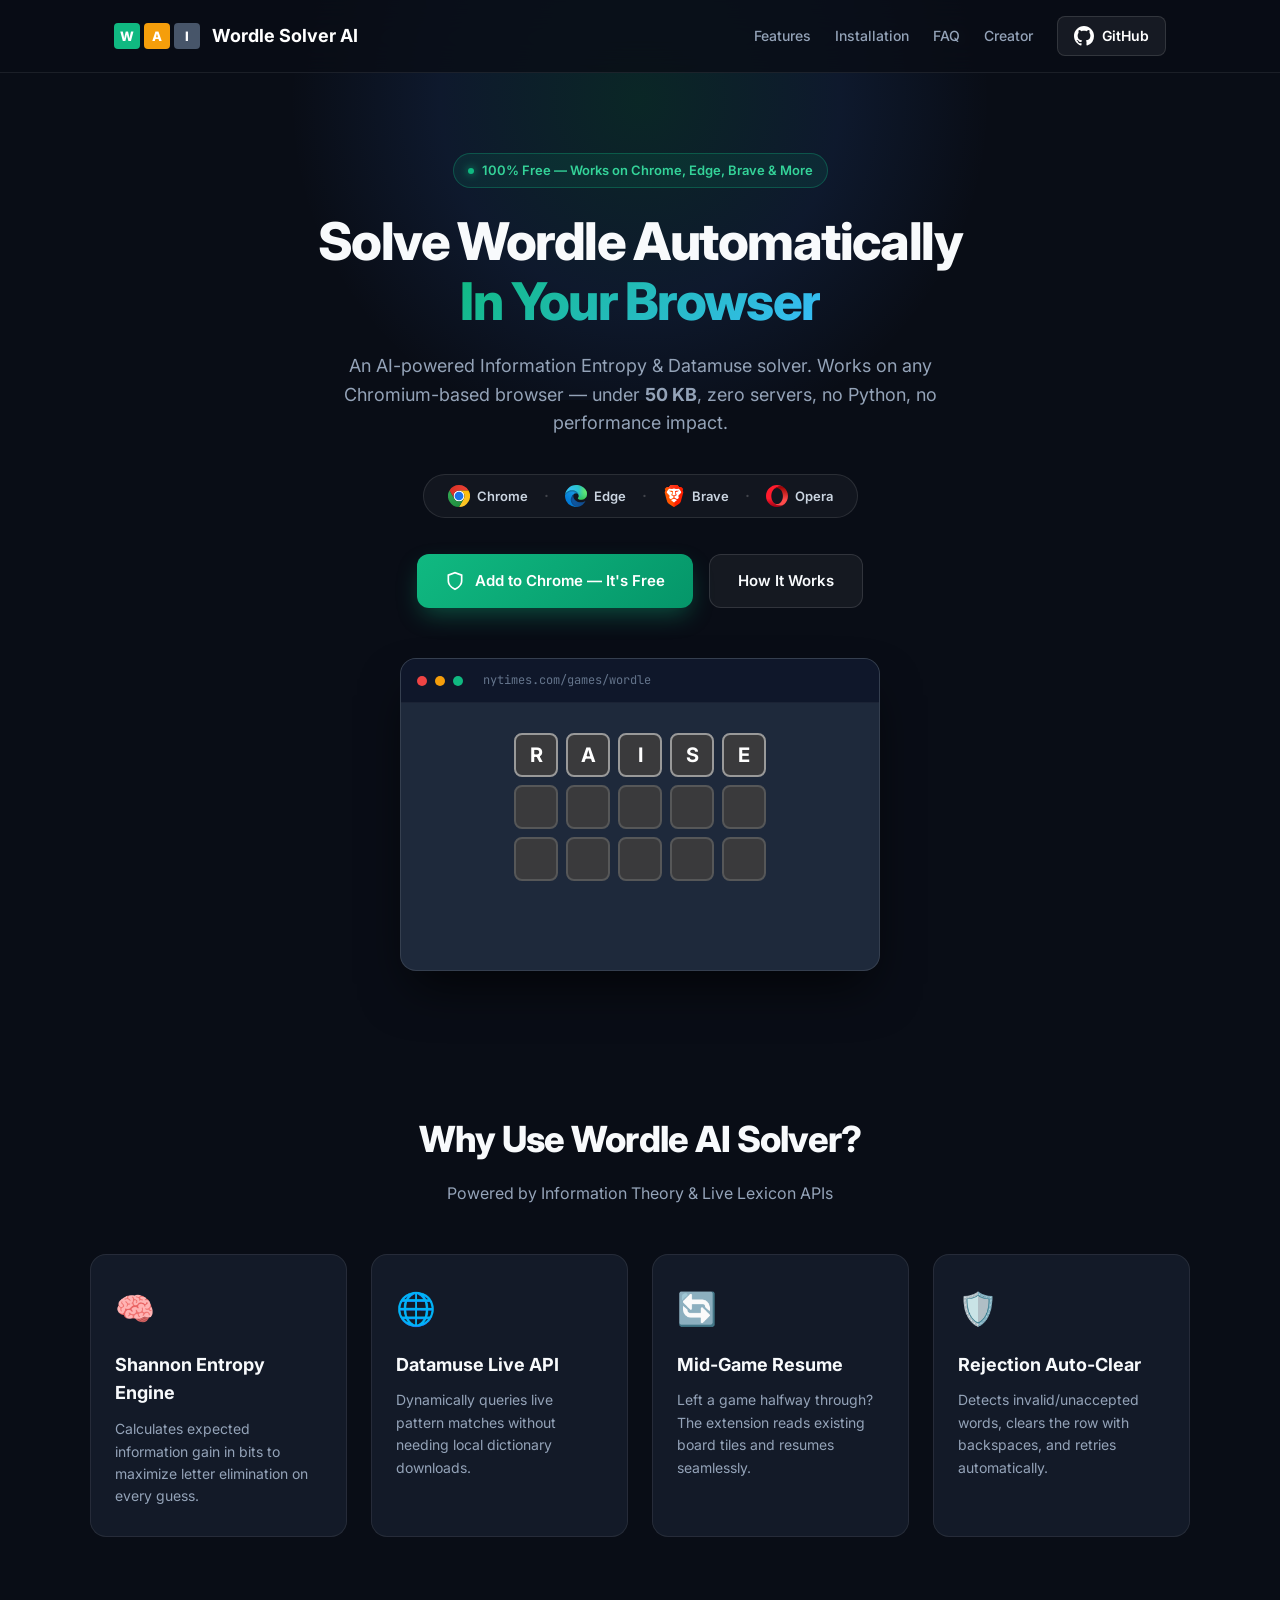
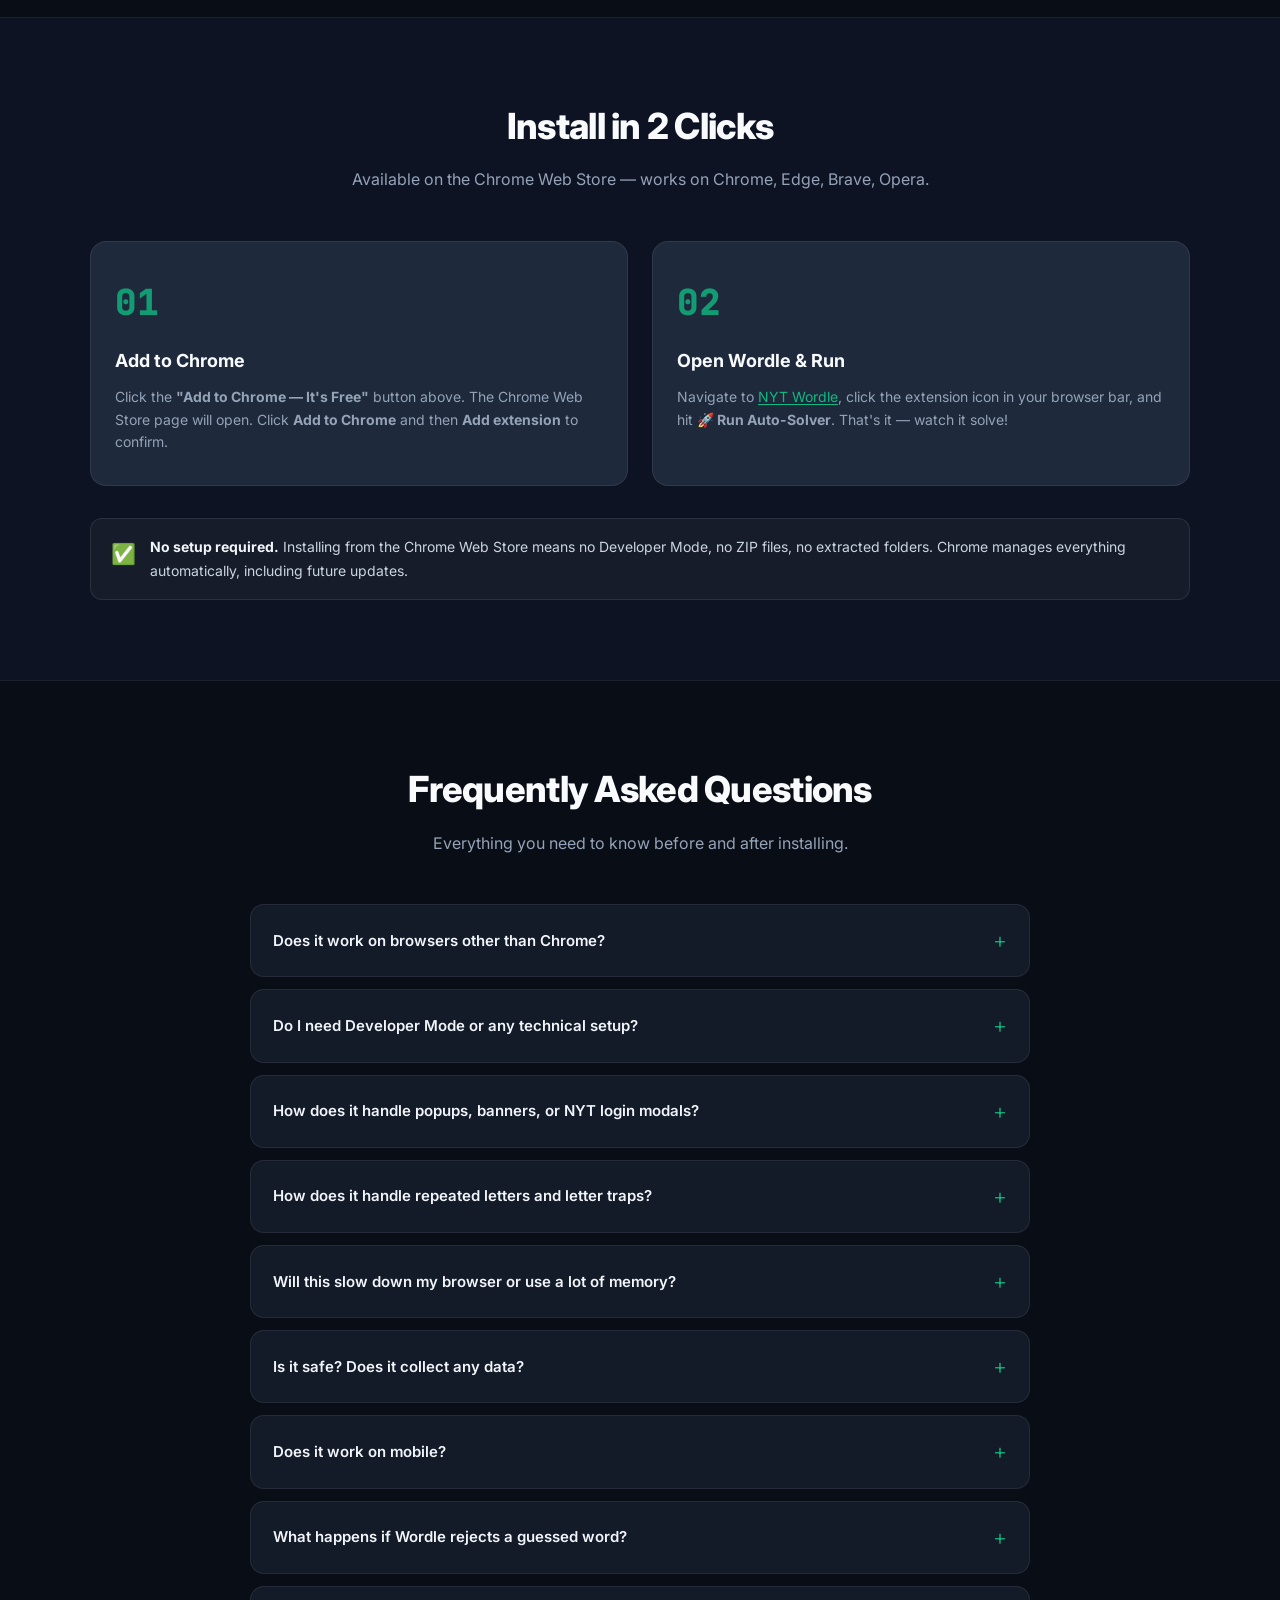
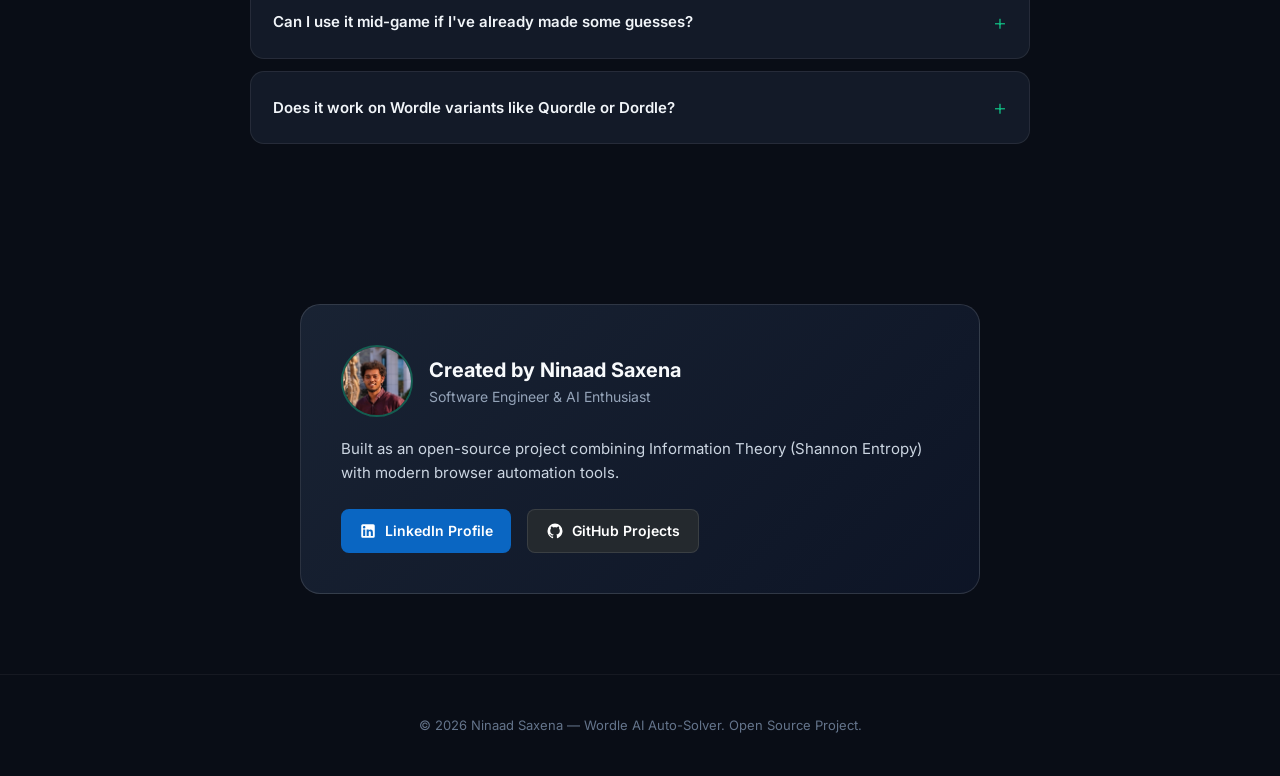
==== commit 301737bf: "Update landing page FAQs for published store extension and sync manifest name" ====
--- a/index.html
+++ b/index.html
@@ -200,14 +200,21 @@
         <details class="faq-item">
           <summary class="faq-question">Do I need Developer Mode or any technical setup?</summary>
           <div class="faq-answer">
-            <strong>No.</strong> Installing from the Chrome Web Store is identical to installing any other extension — no Developer Mode, no ZIP files, no folder management. Chrome handles everything automatically, including future updates.
-          </div>
-        </details>
-
-        <details class="faq-item">
-          <summary class="faq-question">Can I delete the downloaded zip or folder after installing?</summary>
-          <div class="faq-answer">
-            You can delete the original <code>.zip</code> file after extracting — you no longer need it. However, <strong>do not delete the extracted folder</strong>. Browsers load extension files directly from that folder on your disk. If the folder is moved or deleted, the extension will stop working. You can move it to a permanent location like your Documents or Desktop.
+            <strong>No.</strong> Installing from the Chrome Web Store is identical to installing any standard extension — no Developer Mode, no ZIP downloads, and no folder management required. Chrome handles installation and updates automatically.
+          </div>
+        </details>
+
+        <details class="faq-item">
+          <summary class="faq-question">How does it handle popups, banners, or NYT login modals?</summary>
+          <div class="faq-answer">
+            The solver automatically detects and dismisses cookie consent banners, privacy popups, NYT account login prompts, and side navigation menus before and during gameplay so solving is never interrupted.
+          </div>
+        </details>
+
+        <details class="faq-item">
+          <summary class="faq-question">How does it handle repeated letters and letter traps?</summary>
+          <div class="faq-answer">
+            The engine uses a two-pass algorithm for exact repeated-letter feedback, and when multiple candidates share similar patterns (like <code>_IGHT</code> or <code>_OUND</code>), it evaluates high-frequency probe words to test multiple letters in a single guess.
           </div>
         </details>
 
@@ -221,28 +228,28 @@
         <details class="faq-item">
           <summary class="faq-question">Is it safe? Does it collect any data?</summary>
           <div class="faq-answer">
-            100% safe. The extension is fully <strong>open source</strong> — you can read every line of code on GitHub. It does not collect, store, or transmit any personal data. The only external request it makes is to the public Datamuse API to look up valid English words.
+            100% safe. The extension is fully <strong>open source</strong> — you can read every line of code on GitHub. It does not collect, store, or transmit any personal data. Check out our transparent <a href="/privacy.html" class="green-link">Privacy Policy</a>.
           </div>
         </details>
 
         <details class="faq-item">
           <summary class="faq-question">Does it work on mobile?</summary>
           <div class="faq-answer">
-            Browser extensions are a desktop-only feature — Chrome and Edge on Android and iOS do not support extensions. The solver only works on the desktop versions of supported browsers.
+            Browser extensions are a desktop-only feature — Chrome and Edge on Android and iOS do not support extensions. The solver works on desktop versions of all Chromium browsers.
           </div>
         </details>
 
         <details class="faq-item">
           <summary class="faq-question">What happens if Wordle rejects a guessed word?</summary>
           <div class="faq-answer">
-            The solver detects when Wordle shakes a row (indicating the word isn't in its dictionary), automatically clears the row with Backspace presses, marks that word as invalid, and picks the next best candidate from remaining candidates.
+            The solver detects when Wordle shakes a row (indicating the word isn't in its dictionary), automatically clears the row with Backspace presses, marks that word as invalid, and picks the next best candidate.
           </div>
         </details>
 
         <details class="faq-item">
           <summary class="faq-question">Can I use it mid-game if I've already made some guesses?</summary>
           <div class="faq-answer">
-            Yes! The extension reads the existing tile colours on the board when it starts. If you've already made 1 or 2 guesses, it will pick up from where you left off and continue solving from that point.
+            Yes! The extension reads existing tile colours on the board when it starts. If you've already made 1 or 2 guesses, it will pick up from where you left off and continue solving from that point.
           </div>
         </details>
 
--- a/style.css
+++ b/style.css
@@ -31,6 +31,7 @@
   position: sticky;
   top: 0;
   z-index: 100;
+  -webkit-backdrop-filter: blur(16px);
   backdrop-filter: blur(16px);
   background: rgba(9, 13, 22, 0.8);
   border-bottom: 1px solid rgba(255, 255, 255, 0.08);
@@ -161,6 +162,7 @@
 .gradient-text {
   background: linear-gradient(135deg, #10b981 0%, #38bdf8 100%);
   -webkit-background-clip: text;
+  background-clip: text;
   -webkit-text-fill-color: transparent;
 }
 
@@ -650,6 +652,7 @@
   font-weight: 600;
   color: #f1f5f9;
   cursor: pointer;
+  -webkit-user-select: none;
   user-select: none;
   gap: 12px;
 }
